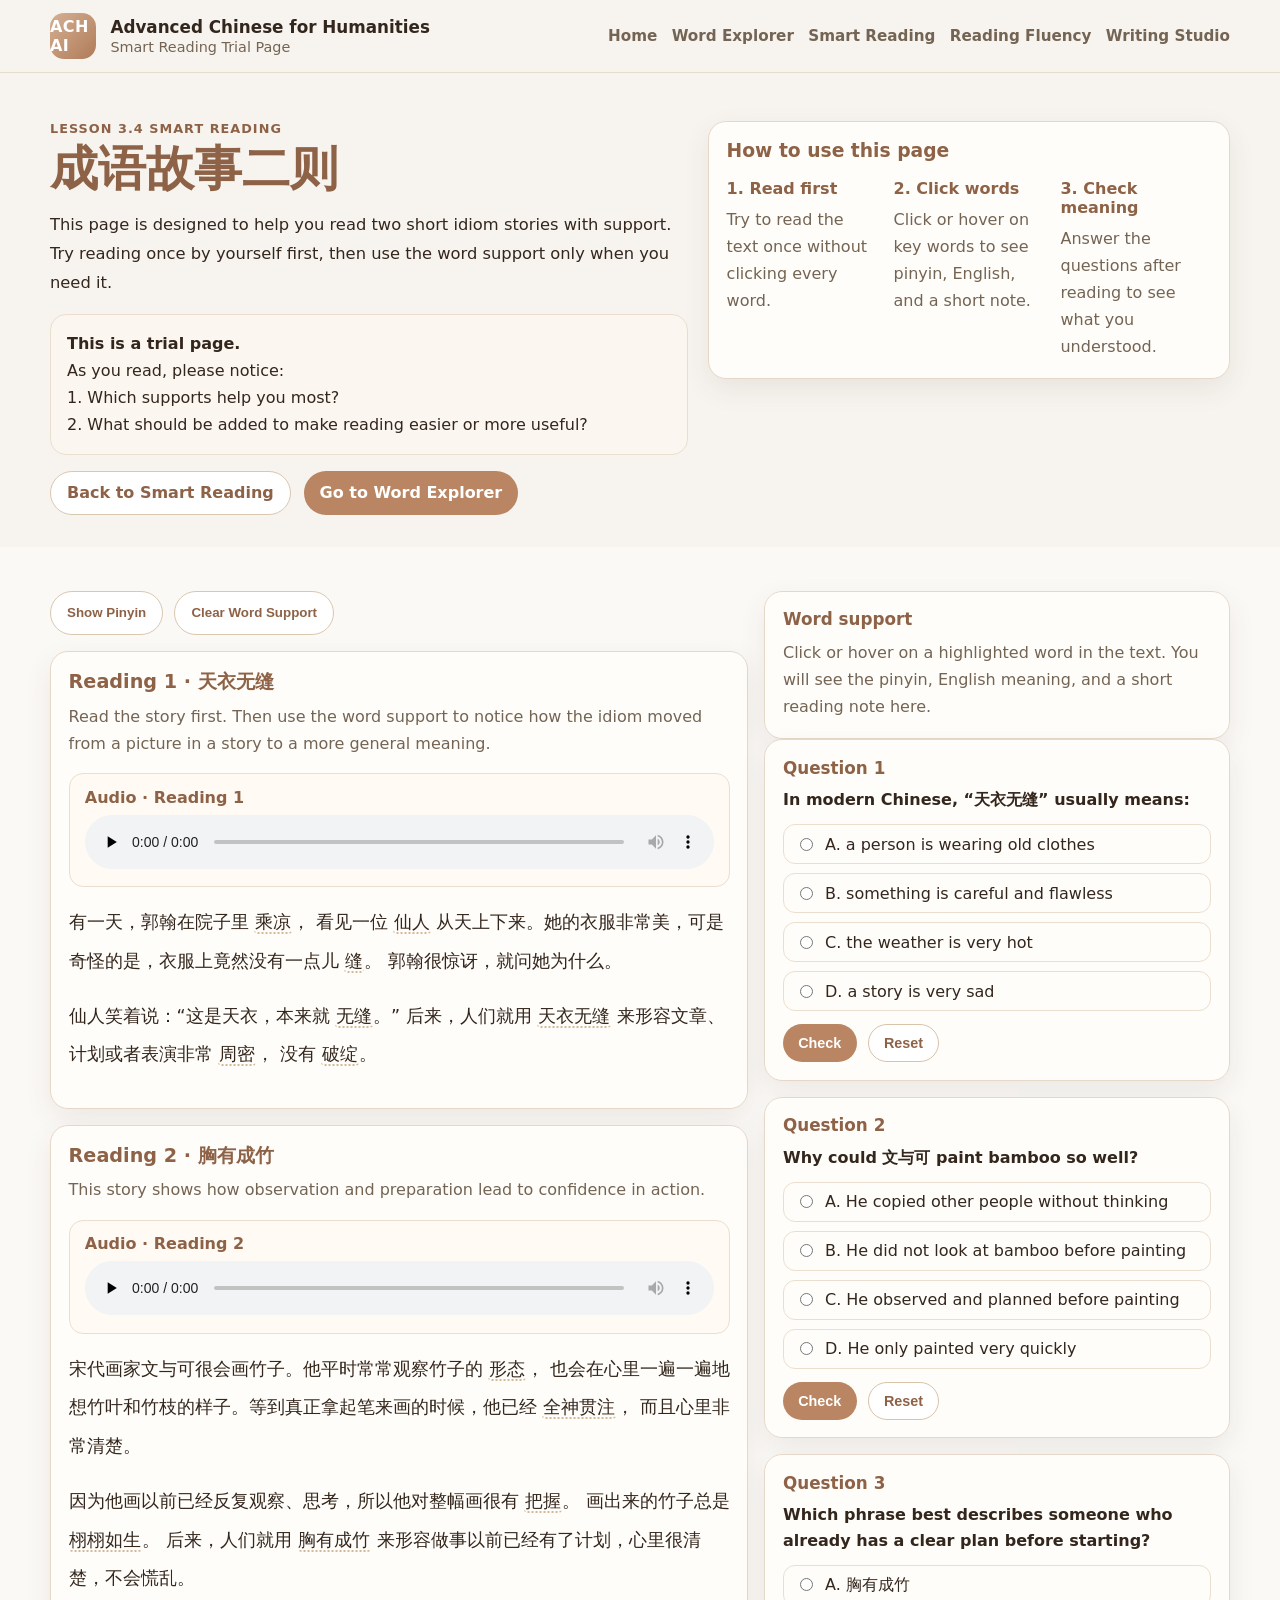
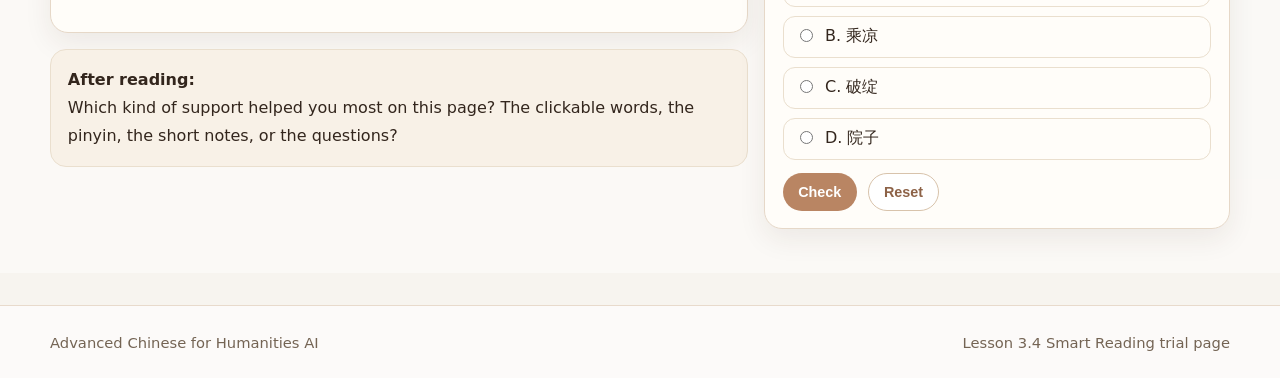
==== lesson-3-4-reading.html @ 52b01279 "Add HTML structure for Lesson 3.4 Smart Reading This file contains the HTML structure and content fo" ====
<!DOCTYPE html>
<html lang="en">
<head>
  <meta charset="UTF-8" />
  <meta name="viewport" content="width=device-width, initial-scale=1.0" />
  <title>Lesson 3.4 Smart Reading | Advanced Chinese for Humanities AI</title>
  <meta
    name="description"
    content="Smart Reading page for Lesson 3.4 成语故事二则 in Advanced Chinese for Humanities."
  />
  <link rel="stylesheet" href="style.css" />
  <style>
    .page-hero {
      padding-top: 3rem;
      padding-bottom: 2rem;
    }

    .hero-layout {
      display: grid;
      grid-template-columns: 1.1fr 0.9fr;
      gap: 1.25rem;
      align-items: start;
    }

    .hero-title {
      font-size: clamp(2rem, 4vw, 3rem);
      line-height: 1.1;
      margin: 0 0 0.9rem;
      color: var(--primary-dark);
    }

    .hero-lead {
      font-size: 1.02rem;
      line-height: 1.8;
      color: var(--text);
      margin: 0;
    }

    .hero-note {
      margin-top: 1rem;
      padding: 0.95rem 1rem;
      border-radius: 16px;
      background: #fbf6f0;
      border: 1px solid #eadfce;
      line-height: 1.7;
      color: var(--text);
    }

    .how-grid {
      display: grid;
      grid-template-columns: repeat(3, minmax(0, 1fr));
      gap: 1rem;
      margin-top: 1rem;
    }

    .mini-card h3 {
      margin-top: 0;
      margin-bottom: 0.45rem;
      color: var(--primary-dark);
      font-size: 1rem;
    }

    .mini-card p {
      margin: 0;
      color: var(--muted);
      line-height: 1.7;
    }

    .reading-layout {
      display: grid;
      grid-template-columns: 1.2fr 0.8fr;
      gap: 1rem;
      align-items: start;
    }

    .reading-unit + .reading-unit {
      margin-top: 1rem;
    }

    .reading-unit h3 {
      margin-top: 0;
      margin-bottom: 0.45rem;
      color: var(--primary-dark);
      font-size: 1.2rem;
    }

    .reading-note {
      color: var(--muted);
      line-height: 1.7;
      margin-bottom: 1rem;
    }

    .audio-box {
      margin-bottom: 1rem;
      padding: 0.85rem 0.95rem;
      border-radius: 14px;
      background: #fffaf3;
      border: 1px solid #eadfce;
    }

    .audio-box p {
      margin: 0 0 0.5rem;
      font-weight: 700;
      color: var(--primary-dark);
    }

    .audio-box audio {
      width: 100%;
    }

    .reader-text {
      line-height: 2.2;
      font-size: 1.1rem;
      color: var(--text);
    }

    .reader-text p {
      margin: 0 0 1rem;
    }

    .gloss {
      position: relative;
      cursor: pointer;
      border-bottom: 2px dotted #d4b999;
      transition: background 0.2s ease;
      padding: 0 0.05em;
      border-radius: 4px;
    }

    .gloss:hover,
    .gloss.active {
      background: #fbf2e5;
    }

    .reader-text.show-pinyin .gloss::after {
      content: attr(data-pinyin);
      position: absolute;
      left: 50%;
      transform: translateX(-50%);
      top: -1.1em;
      white-space: nowrap;
      font-size: 0.72rem;
      color: #9a6d36;
      line-height: 1;
      pointer-events: none;
    }

    .reading-controls {
      display: flex;
      flex-wrap: wrap;
      gap: 0.7rem;
      margin-bottom: 1rem;
    }

    .panel-card {
      position: sticky;
      top: 88px;
    }

    .support-card h3,
    .question-card h3 {
      margin-top: 0;
      margin-bottom: 0.6rem;
      color: var(--primary-dark);
      font-size: 1.05rem;
    }

    .support-word {
      font-size: 1.45rem;
      font-weight: 700;
      color: var(--primary-dark);
      margin-bottom: 0.2rem;
    }

    .support-pinyin {
      color: #9a6d36;
      font-weight: 700;
      margin-bottom: 0.35rem;
    }

    .support-english {
      color: var(--text);
      line-height: 1.6;
      margin-bottom: 0.4rem;
    }

    .support-note {
      color: var(--muted);
      line-height: 1.65;
    }

    .placeholder-note {
      color: var(--muted);
      line-height: 1.7;
    }

    .question-card + .question-card {
      margin-top: 1rem;
    }

    .question-text {
      font-weight: 700;
      color: var(--text);
      line-height: 1.6;
      margin-bottom: 0.7rem;
    }

    .option-list {
      display: grid;
      gap: 0.55rem;
    }

    .option-item {
      display: flex;
      align-items: flex-start;
      gap: 0.55rem;
      padding: 0.6rem 0.7rem;
      border: 1px solid #eadfce;
      border-radius: 12px;
      background: #fffdf9;
    }

    .question-actions {
      display: flex;
      gap: 0.7rem;
      flex-wrap: wrap;
      margin-top: 0.8rem;
    }

    .feedback-box {
      display: none;
      margin-top: 0.85rem;
      padding: 0.9rem 1rem;
      border-radius: 12px;
      border: 1px solid #eadfce;
      background: #fffdf9;
      line-height: 1.65;
      white-space: pre-wrap;
    }

    .feedback-box.show {
      display: block;
    }

    .feedback-box.correct {
      border-color: #cdddc6;
      background: #f7fbf5;
    }

    .feedback-box.incorrect {
      border-color: #e4c8c1;
      background: #fff8f6;
    }

    .reflection-box {
      margin-top: 1rem;
      padding: 1rem 1.05rem;
      border-radius: 16px;
      background: #f8f1e7;
      border: 1px solid #eadfce;
      line-height: 1.75;
      color: var(--text);
    }

    @media (max-width: 960px) {
      .hero-layout,
      .how-grid,
      .reading-layout {
        grid-template-columns: 1fr;
      }

      .panel-card {
        position: static;
      }
    }
  </style>
</head>
<body>
  <header class="site-header">
    <div class="container header-inner">
      <div class="brand">
        <div class="brand-badge">ACH AI</div>
        <div>
          <h1 class="site-title">Advanced Chinese for Humanities</h1>
          <p class="site-subtitle">Smart Reading Trial Page</p>
        </div>
      </div>

      <nav class="top-nav">
        <a href="index.html">Home</a>
        <a href="word-explorer.html">Word Explorer</a>
        <a href="smart-reading.html">Smart Reading</a>
        <a href="reading-fluency.html">Reading Fluency</a>
        <a href="writing-studio.html">Writing Studio</a>
      </nav>
    </div>
  </header>

  <main class="page-shell">
    <section class="page-hero">
      <div class="container">
        <div class="hero-layout">
          <div>
            <p class="eyebrow">Lesson 3.4 Smart Reading</p>
            <h2 class="hero-title">成语故事二则</h2>
            <p class="hero-lead">
              This page is designed to help you read two short idiom stories with support.
              Try reading once by yourself first, then use the word support only when you need it.
            </p>

            <div class="hero-note">
              <strong>This is a trial page.</strong><br />
              As you read, please notice:
              <br />
              1. Which supports help you most?
              <br />
              2. What should be added to make reading easier or more useful?
            </div>

            <div class="hero-actions" style="margin-top:1rem;">
              <a class="btn btn-secondary" href="smart-reading.html">Back to Smart Reading</a>
              <a class="btn btn-primary" href="lesson-3-4-word.html">Go to Word Explorer</a>
            </div>
          </div>

          <div class="card">
            <h3 style="margin-top:0; color:var(--primary-dark);">How to use this page</h3>
            <div class="how-grid">
              <div class="mini-card">
                <h3>1. Read first</h3>
                <p>Try to read the text once without clicking every word.</p>
              </div>
              <div class="mini-card">
                <h3>2. Click words</h3>
                <p>Click or hover on key words to see pinyin, English, and a short note.</p>
              </div>
              <div class="mini-card">
                <h3>3. Check meaning</h3>
                <p>Answer the questions after reading to see what you understood.</p>
              </div>
            </div>
          </div>
        </div>
      </div>
    </section>

    <section class="section alt-bg">
      <div class="container">
        <div class="reading-layout">
          <div>
            <div class="reading-controls">
              <button id="togglePinyinBtn" class="btn btn-secondary" type="button">Show Pinyin</button>
              <button id="clearFocusBtn" class="btn btn-secondary" type="button">Clear Word Support</button>
            </div>

            <div class="card reading-unit">
              <h3>Reading 1 · 天衣无缝</h3>
              <div class="reading-note">
                Read the story first. Then use the word support to notice how the idiom moved
                from a picture in a story to a more general meaning.
              </div>

              <div class="audio-box">
                <p>Audio · Reading 1</p>
                <audio controls preload="none">
                  <source src="lesson-3-4-reading1.mp3" type="audio/mpeg" />
                  Your browser does not support the audio element.
                </audio>
              </div>

              <div class="reader-text" id="readerText1">
                <p>
                  有一天，郭翰在院子里
                  <span class="gloss" data-word="乘凉" data-pinyin="chéngliáng" data-english="to cool off in the shade" data-note="A vivid summer word. It helps create a relaxed scene at the beginning of the story.">乘凉</span>，
                  看见一位
                  <span class="gloss" data-word="仙人" data-pinyin="xiānrén" data-english="celestial being" data-note="This tells readers that the story belongs to a legendary or supernatural world.">仙人</span>
                  从天上下来。她的衣服非常美，可是奇怪的是，衣服上竟然没有一点儿
                  <span class="gloss" data-word="缝" data-pinyin="fèng" data-english="seam, crack" data-note="This is the key image in 天衣无缝. If there is no seam, there is no visible flaw.">缝</span>。
                  郭翰很惊讶，就问她为什么。
                </p>

                <p>
                  仙人笑着说：“这是天衣，本来就
                  <span class="gloss" data-word="无缝" data-pinyin="wú fèng" data-english="without seam" data-note="The literal image of the idiom: heavenly clothes with no seam at all.">无缝</span>。”
                  后来，人们就用
                  <span class="gloss" data-word="天衣无缝" data-pinyin="tiān yī wú fèng" data-english="flawless, perfect, without a weak point" data-note="Now the idiom is often used figuratively for writing, planning, speaking, performance, or logic that has no obvious flaw.">天衣无缝</span>
                  来形容文章、计划或者表演非常
                  <span class="gloss" data-word="周密" data-pinyin="zhōumì" data-english="thorough, careful" data-note="A strong modern extension word. When something is 周密, it is carefully planned and complete.">周密</span>，
                  没有
                  <span class="gloss" data-word="破绽" data-pinyin="pòzhàn" data-english="flaw, weak point, opening" data-note="A very useful modern word for a hidden weakness in speech, logic, or action.">破绽</span>。
                </p>
              </div>
            </div>

            <div class="card reading-unit">
              <h3>Reading 2 · 胸有成竹</h3>
              <div class="reading-note">
                This story shows how observation and preparation lead to confidence in action.
              </div>

              <div class="audio-box">
                <p>Audio · Reading 2</p>
                <audio controls preload="none">
                  <source src="lesson-3-4-reading2.mp3" type="audio/mpeg" />
                  Your browser does not support the audio element.
                </audio>
              </div>

              <div class="reader-text" id="readerText2">
                <p>
                  宋代画家文与可很会画竹子。他平时常常观察竹子的
                  <span class="gloss" data-word="形态" data-pinyin="xíngtài" data-english="form, shape, pattern" data-note="A useful visual word for appearance and structure in art.">形态</span>，
                  也会在心里一遍一遍地想竹叶和竹枝的样子。等到真正拿起笔来画的时候，他已经
                  <span class="gloss" data-word="全神贯注" data-pinyin="quánshén-guànzhù" data-english="to concentrate fully" data-note="This phrase describes complete focus and mental attention.">全神贯注</span>，
                  而且心里非常清楚。
                </p>

                <p>
                  因为他画以前已经反复观察、思考，所以他对整幅画很有
                  <span class="gloss" data-word="把握" data-pinyin="bǎwò" data-english="confidence; to grasp firmly" data-note="Here it means having certainty and control before acting.">把握</span>。
                  画出来的竹子总是
                  <span class="gloss" data-word="栩栩如生" data-pinyin="xǔxǔ rú shēng" data-english="lifelike, vividly alive" data-note="A classic expression for art that feels alive and true to life.">栩栩如生</span>。
                  后来，人们就用
                  <span class="gloss" data-word="胸有成竹" data-pinyin="xiōng yǒu chéng zhú" data-english="to have a clear plan before acting" data-note="Literally, the bamboo is already complete in one's chest before painting. Figuratively, it means being prepared and confident before doing something.">胸有成竹</span>
                  来形容做事以前已经有了计划，心里很清楚，不会慌乱。
                </p>
              </div>
            </div>

            <div class="reflection-box">
              <strong>After reading:</strong><br />
              Which kind of support helped you most on this page?
              The clickable words, the pinyin, the short notes, or the questions?
            </div>
          </div>

          <div class="panel-card">
            <div class="card support-card">
              <h3>Word support</h3>
              <div id="supportPanel">
                <div class="placeholder-note">
                  Click or hover on a highlighted word in the text.
                  You will see the pinyin, English meaning, and a short reading note here.
                </div>
              </div>
            </div>

            <div class="card question-card">
              <h3>Question 1</h3>
              <div class="question-text">
                In modern Chinese, “天衣无缝” usually means:
              </div>
              <div class="option-list">
                <label class="option-item"><input type="radio" name="q1" value="A" /> A. a person is wearing old clothes</label>
                <label class="option-item"><input type="radio" name="q1" value="B" /> B. something is careful and flawless</label>
                <label class="option-item"><input type="radio" name="q1" value="C" /> C. the weather is very hot</label>
                <label class="option-item"><input type="radio" name="q1" value="D" /> D. a story is very sad</label>
              </div>
              <div class="question-actions">
                <button class="small-btn" onclick="checkReadingQuestion('q1','B',`Correct. 天衣无缝 now usually means something is so careful, smooth, or complete that it has no visible flaw or weak point.`)">Check</button>
                <button class="small-btn secondary" onclick="resetReadingQuestion('q1')">Reset</button>
              </div>
              <div id="feedback-q1" class="feedback-box"></div>
            </div>

            <div class="card question-card">
              <h3>Question 2</h3>
              <div class="question-text">
                Why could 文与可 paint bamboo so well?
              </div>
              <div class="option-list">
                <label class="option-item"><input type="radio" name="q2" value="A" /> A. He copied other people without thinking</label>
                <label class="option-item"><input type="radio" name="q2" value="B" /> B. He did not look at bamboo before painting</label>
                <label class="option-item"><input type="radio" name="q2" value="C" /> C. He observed and planned before painting</label>
                <label class="option-item"><input type="radio" name="q2" value="D" /> D. He only painted very quickly</label>
              </div>
              <div class="question-actions">
                <button class="small-btn" onclick="checkReadingQuestion('q2','C',`Correct. 胸有成竹 comes from careful observation and mental preparation before action. He already knew what he wanted to paint.`)">Check</button>
                <button class="small-btn secondary" onclick="resetReadingQuestion('q2')">Reset</button>
              </div>
              <div id="feedback-q2" class="feedback-box"></div>
            </div>

            <div class="card question-card">
              <h3>Question 3</h3>
              <div class="question-text">
                Which phrase best describes someone who already has a clear plan before starting?
              </div>
              <div class="option-list">
                <label class="option-item"><input type="radio" name="q3" value="A" /> A. 胸有成竹</label>
                <label class="option-item"><input type="radio" name="q3" value="B" /> B. 乘凉</label>
                <label class="option-item"><input type="radio" name="q3" value="C" /> C. 破绽</label>
                <label class="option-item"><input type="radio" name="q3" value="D" /> D. 院子</label>
              </div>
              <div class="question-actions">
                <button class="small-btn" onclick="checkReadingQuestion('q3','A',`Correct. 胸有成竹 is exactly the phrase for being prepared, clear, and confident before you begin.`)">Check</button>
                <button class="small-btn secondary" onclick="resetReadingQuestion('q3')">Reset</button>
              </div>
              <div id="feedback-q3" class="feedback-box"></div>
            </div>
          </div>
        </div>
      </div>
    </section>
  </main>

  <footer class="site-footer">
    <div class="container footer-inner">
      <p>Advanced Chinese for Humanities AI</p>
      <p>Lesson 3.4 Smart Reading trial page</p>
    </div>
  </footer>

  <script>
    const supportPanel = document.getElementById("supportPanel");
    const glosses = document.querySelectorAll(".gloss");
    const readerTexts = document.querySelectorAll(".reader-text");
    const togglePinyinBtn = document.getElementById("togglePinyinBtn");
    const clearFocusBtn = document.getElementById("clearFocusBtn");

    let pinyinVisible = false;

    function renderSupport(wordEl) {
      const word = wordEl.dataset.word;
      const pinyin = wordEl.dataset.pinyin;
      const english = wordEl.dataset.english;
      const note = wordEl.dataset.note;

      supportPanel.innerHTML = `
        <div class="support-word">${word}</div>
        <div class="support-pinyin">${pinyin}</div>
        <div class="support-english">${english}</div>
        <div class="support-note">${note}</div>
      `;
    }

    function clearActiveGloss() {
      glosses.forEach(el => el.classList.remove("active"));
    }

    glosses.forEach(gloss => {
      gloss.addEventListener("mouseenter", () => {
        if (window.innerWidth > 768) {
          clearActiveGloss();
          gloss.classList.add("active");
          renderSupport(gloss);
        }
      });

      gloss.addEventListener("click", (e) => {
        e.stopPropagation();
        clearActiveGloss();
        gloss.classList.add("active");
        renderSupport(gloss);
      });
    });

    document.addEventListener("click", () => {
      clearActiveGloss();
      supportPanel.innerHTML = `
        <div class="placeholder-note">
          Click or hover on a highlighted word in the text.
          You will see the pinyin, English meaning, and a short reading note here.
        </div>
      `;
    });

    togglePinyinBtn.addEventListener("click", () => {
      pinyinVisible = !pinyinVisible;
      readerTexts.forEach(text => {
        text.classList.toggle("show-pinyin", pinyinVisible);
      });
      togglePinyinBtn.textContent = pinyinVisible ? "Hide Pinyin" : "Show Pinyin";
    });

    clearFocusBtn.addEventListener("click", () => {
      clearActiveGloss();
      supportPanel.innerHTML = `
        <div class="placeholder-note">
          Click or hover on a highlighted word in the text.
          You will see the pinyin, English meaning, and a short reading note here.
        </div>
      `;
    });

    function checkReadingQuestion(questionName, correctAnswer, correctFeedback) {
      const selected = document.querySelector(`input[name="${questionName}"]:checked`);
      const feedbackBox = document.getElementById(`feedback-${questionName}`);

      if (!selected) {
        feedbackBox.className = "feedback-box show incorrect";
        feedbackBox.textContent = "Please choose an answer first.";
        return;
      }

      if (selected.value === correctAnswer) {
        feedbackBox.className = "feedback-box show correct";
        feedbackBox.textContent = correctFeedback;
      } else {
        let message = "";
        if (questionName === "q1") {
          message = "Not quite. 天衣无缝 usually means something is carefully made, smooth, and without flaws.";
        } else if (questionName === "q2") {
          message = "Not quite. The story shows that 文与可 observed, thought, and prepared before he painted.";
        } else if (questionName === "q3") {
          message = "Not quite. 胸有成竹 is the phrase for already having a clear plan before starting.";
        }
        feedbackBox.className = "feedback-box show incorrect";
        feedbackBox.textContent = message;
      }
    }

    function resetReadingQuestion(questionName) {
      document.querySelectorAll(`input[name="${questionName}"]`).forEach(input => {
        input.checked = false;
      });
      const feedbackBox = document.getElementById(`feedback-${questionName}`);
      feedbackBox.className = "feedback-box";
      feedbackBox.textContent = "";
    }
  </script>
</body>
</html>
---- style.css ----
:root {
  --bg: #f7f4ef;
  --surface: #fffdf9;
  --surface-alt: #f6efe5;
  --text: #33261d;
  --muted: #746454;
  --primary: #b98563;
  --primary-dark: #8d6247;
  --line: #e6d8c8;
  --shadow: 0 10px 28px rgba(63, 42, 24, 0.08);
  --radius: 18px;
  --radius-sm: 12px;
  --max: 1180px;
}

* { box-sizing: border-box; }
html { scroll-behavior: smooth; }
body {
  margin: 0;
  font-family: Inter, ui-sans-serif, system-ui, -apple-system, BlinkMacSystemFont, "Segoe UI", sans-serif;
  background: var(--bg);
  color: var(--text);
}

a { color: inherit; text-decoration: none; }
.container { width: min(var(--max), calc(100% - 2rem)); margin: 0 auto; }
.page-shell { padding-bottom: 2rem; }
.section { padding: 2.75rem 0; }
.alt-bg { background: rgba(255,255,255,0.42); }
.eyebrow {
  color: var(--primary-dark);
  text-transform: uppercase;
  letter-spacing: .08em;
  font-size: .8rem;
  font-weight: 700;
  margin: 0 0 .4rem;
}
.page-title {
  margin: 0;
  font-size: clamp(1.9rem, 4vw, 2.9rem);
  line-height: 1.15;
}
.page-intro {
  color: var(--muted);
  max-width: 760px;
  line-height: 1.7;
  margin-top: .8rem;
}
.section-heading h2 {
  margin: 0;
  font-size: clamp(1.5rem, 3vw, 2.2rem);
}
.section-heading { margin-bottom: 1.2rem; }

.site-header {
  position: sticky;
  top: 0;
  z-index: 100;
  backdrop-filter: blur(10px);
  background: rgba(247, 244, 239, 0.9);
  border-bottom: 1px solid rgba(230,216,200,.85);
}
.header-inner {
  display: flex;
  align-items: center;
  justify-content: space-between;
  gap: 1rem;
  min-height: 72px;
}
.brand {
  display: flex;
  align-items: center;
  gap: .9rem;
}
.brand-badge {
  width: 46px;
  height: 46px;
  border-radius: 14px;
  background: linear-gradient(135deg, #d4b094, #b07b58);
  color: white;
  display: grid;
  place-items: center;
  font-weight: 800;
  letter-spacing: .03em;
}
.site-title {
  margin: 0;
  font-size: 1.05rem;
}
.site-subtitle {
  margin: .1rem 0 0;
  color: var(--muted);
  font-size: .9rem;
}
.top-nav {
  display: flex;
  flex-wrap: wrap;
  gap: .9rem;
  align-items: center;
}
.top-nav a {
  color: var(--muted);
  font-weight: 600;
  font-size: .95rem;
}
.top-nav a:hover { color: var(--primary-dark); }

.hero {
  padding: 4rem 0 3rem;
}
.hero-inner {
  display: grid;
  grid-template-columns: 1.2fr .8fr;
  gap: 1.4rem;
  align-items: stretch;
}
.hero h2 {
  margin: 0;
  font-size: clamp(2.1rem, 4.3vw, 3.35rem);
  line-height: 1.08;
}
.hero-description {
  margin-top: 1rem;
  color: var(--muted);
  line-height: 1.75;
  max-width: 720px;
}
.hero-card,
.card,
.about-card,
.module-card,
.unit-card,
.start-card {
  background: var(--surface);
  border: 1px solid var(--line);
  border-radius: var(--radius);
  box-shadow: var(--shadow);
}
.hero-card {
  padding: 1.3rem;
}
.hero-card h3 { margin-top: 0; }
.hero-card ul { margin: .85rem 0 0; padding-left: 1.1rem; color: var(--muted); line-height: 1.7; }
.hero-actions,
.tool-actions { display: flex; gap: .8rem; flex-wrap: wrap; margin-top: 1rem; }
.btn,
.text-link,
.tool-btn,
.small-btn {
  transition: transform .18s ease, box-shadow .18s ease, background .18s ease;
}
.btn {
  display: inline-flex;
  align-items: center;
  justify-content: center;
  min-height: 44px;
  padding: 0 1rem;
  border-radius: 999px;
  font-weight: 700;
}
.btn:hover,
.tool-btn:hover,
.small-btn:hover { transform: translateY(-1px); }
.btn-primary { background: var(--primary); color: #fff; }
.btn-primary:hover { background: var(--primary-dark); }
.btn-secondary {
  background: #fff;
  color: var(--primary-dark);
  border: 1px solid #dac7b0;
}
.btn-secondary:hover { background: #fbf6f0; }
.text-link { color: var(--primary-dark); font-weight: 700; }

.about-grid,
.module-grid,
.unit-grid { display: grid; gap: 1rem; }
.about-grid { grid-template-columns: repeat(3, 1fr); }
.module-grid { grid-template-columns: repeat(2, 1fr); }
.unit-grid { grid-template-columns: 1fr; }
.about-card,
.module-card,
.unit-card,
.start-card { padding: 1.15rem; }
.about-card h3,
.module-card h3,
.unit-card h3,
.start-card h3 { margin: 0 0 .45rem; }
.about-card p,
.module-card p,
.unit-card p,
.start-card p {
  margin: 0;
  color: var(--muted);
  line-height: 1.7;
}
.module-card:hover,
.unit-card:hover { border-color: #d6bea4; }
.unit-label,
.tag {
  display: inline-flex;
  align-items: center;
  gap: .35rem;
  padding: .35rem .7rem;
  border-radius: 999px;
  background: #f4e8db;
  color: var(--primary-dark);
  font-weight: 700;
  font-size: .82rem;
}
.unit-en { margin-bottom: .9rem !important; }
.unit-card ul { color: var(--muted); line-height: 1.7; padding-left: 1.1rem; }

.lesson-hero { padding-top: 2.5rem; padding-bottom: 1.2rem; }
.lesson-meta { display: flex; flex-wrap: wrap; gap: .7rem; margin-top: 1rem; }
.breadcrumb { font-size: .95rem; color: var(--muted); margin-bottom: .8rem; }
.group-grid,
.pattern-grid,
.tools-layout { display: grid; gap: 1rem; }
.group-grid,
.pattern-grid { grid-template-columns: repeat(2, 1fr); }
.tools-layout { grid-template-columns: .95fr 1.05fr; }
.card { padding: 1.1rem; }
.group-card h3,
.pattern-card h3,
.tool-card h3,
.result-card h3,
.vocab-card h3,
.name-card h3 { margin-top: 0; margin-bottom: .6rem; font-size: 1.08rem; color: var(--primary-dark); }
.group-card p,
.pattern-card p,
.tool-card p,
.result-card p,
.vocab-card p,
.name-card p { color: var(--muted); margin-top: 0; }
.concept-list { display: flex; flex-wrap: wrap; gap: .6rem; margin-top: .9rem; }
.concept-chip-wrap { position: relative; display: inline-block; }
.concept-chip,
.name-chip {
  display: inline-flex;
  align-items: center;
  padding: .45rem .8rem;
  border-radius: 999px;
  background: #f6ecdf;
  color: var(--primary-dark);
  font-size: .92rem;
  font-weight: 700;
  border: 1px solid #e2d0b8;
  cursor: pointer;
}
.concept-chip:hover,
.name-chip:hover { background: #f1e2cd; }
.concept-tooltip {
  position: absolute;
  left: 0;
  top: calc(100% + .45rem);
  min-width: 210px;
  max-width: 270px;
  background: #fffdf9;
  border: 1px solid #decbb2;
  border-radius: 14px;
  box-shadow: 0 12px 26px rgba(80,56,32,.12);
  padding: .75rem .85rem;
  z-index: 30;
  display: none;
}
.concept-tooltip.show { display: block; }
.tooltip-word { font-weight: 700; color: var(--primary-dark); margin-bottom: .25rem; }
.tooltip-pinyin { font-size: .92rem; color: var(--muted); margin-bottom: .25rem; }
.tooltip-english { font-size: .92rem; color: var(--text); margin-bottom: .22rem; line-height: 1.4; }
.tooltip-note { font-size: .88rem; color: var(--muted); line-height: 1.45; }
.char-cluster { display: flex; flex-wrap: wrap; gap: .45rem; margin-top: .7rem; margin-bottom: .8rem; }
.char-badge {
  display: inline-flex;
  flex-direction: column;
  gap: .1rem;
  padding: .45rem .65rem;
  border-radius: 12px;
  background: #f8f1e7;
  border: 1px solid #e7d7c2;
  min-width: 88px;
}
.char-badge strong { color: var(--primary-dark); font-size: 1rem; }
.char-badge span { font-size: .8rem; color: var(--muted); line-height: 1.24; }
.memory-tip {
  margin-top: .8rem;
  padding: .85rem .95rem;
  border-radius: 12px;
  background: #f8f1e7;
  color: var(--text);
  font-size: .94rem;
  line-height: 1.55;
}
.mcq-box { margin-top: 1rem; padding-top: .9rem; border-top: 1px solid #eadfce; }
.mcq-question { font-weight: 700; color: var(--text); margin-bottom: .7rem; line-height: 1.5; }
.mcq-options { display: grid; gap: .55rem; }
.mcq-option {
  display: flex;
  align-items: flex-start;
  gap: .55rem;
  padding: .55rem .65rem;
  border-radius: 10px;
  background: #fffdf9;
  border: 1px solid #eadfce;
}
.small-btn {
  border: none;
  min-height: 38px;
  padding: 0 .95rem;
  border-radius: 999px;
  background: var(--primary);
  color: white;
  font-size: .9rem;
  font-weight: 700;
  cursor: pointer;
}
.small-btn.secondary,
.tool-btn.secondary {
  background: #fff;
  color: var(--primary-dark);
  border: 1px solid #d8c3ab;
}
.small-btn.secondary:hover,
.tool-btn.secondary:hover { background: #fbf6f0; }
.mcq-feedback,
.practice-feedback {
  margin-top: .9rem;
  padding: .9rem 1rem;
  border-radius: 12px;
  background: #fffdf9;
  border: 1px solid #eadfce;
  line-height: 1.6;
  display: none;
  white-space: pre-wrap;
}
.mcq-feedback.show,
.practice-feedback.show { display: block; }
.mcq-feedback.correct,
.practice-feedback.correct { border-color: #cdddc6; background: #f7fbf5; }
.mcq-feedback.incorrect,
.practice-feedback.incorrect { border-color: #e4c8c1; background: #fff8f6; }
.tool-card label { display: block; font-weight: 700; margin-bottom: .35rem; color: var(--primary-dark); font-size: .95rem; }
.tool-card textarea,
.tool-card input,
.practice-input {
  width: 100%;
  padding: .8rem .9rem;
  border: 1px solid #d9c7b1;
  border-radius: 12px;
  background: #fffdf9;
  font: inherit;
  color: var(--text);
}
.tool-card textarea { min-height: 170px; resize: vertical; }
.tool-actions { display: flex; flex-wrap: wrap; gap: .75rem; margin-top: 1rem; }
.tool-btn {
  border: none;
  min-height: 44px;
  padding: 0 1rem;
  border-radius: 999px;
  background: var(--primary);
  color: white;
  font-size: .95rem;
  font-weight: 700;
  cursor: pointer;
}
.result-card { min-height: 400px; }
.result-meta { display: flex; flex-wrap: wrap; gap: .6rem; margin-bottom: .9rem; }
.result-box {
  white-space: pre-wrap;
  line-height: 1.7;
  color: var(--text);
  background: #fffdf9;
  border: 1px solid #e7dac7;
  border-radius: 14px;
  padding: 1rem;
  min-height: 270px;
}
.loading { color: var(--muted); font-style: italic; }
.error-text { color: #a33a2b; font-weight: 700; }
.helper-list { margin: .85rem 0 0; padding-left: 1.1rem; color: var(--muted); }
.helper-list li + li { margin-top: .35rem; }
.vocab-table-wrap { overflow-x: auto; margin-top: 1rem; }
table.vocab-table {
  width: 100%;
  border-collapse: collapse;
  min-width: 760px;
  background: var(--surface);
  border: 1px solid var(--line);
  border-radius: 12px;
  overflow: hidden;
}
.vocab-table th,
.vocab-table td {
  padding: .78rem .85rem;
  border-bottom: 1px solid #eadfce;
  text-align: left;
  vertical-align: top;
  font-size: .95rem;
}
.vocab-table th { background: #f7efe3; color: var(--primary-dark); font-weight: 700; }
.vocab-table tr:last-child td { border-bottom: none; }
.vocab-table tr:hover { background: #fcf8f2; }
.hanzi { font-size: 1.02rem; font-weight: 700; }

.hanzi-practice-grid { display: grid; grid-template-columns: repeat(2, minmax(0, 1fr)); gap: 1rem; margin-top: 1rem; }
.hanzi-practice-card { background: #fffdf9; border: 1px solid #eadfce; border-radius: 16px; padding: 1rem; }
.practice-top { display: flex; align-items: flex-start; gap: .8rem; margin-bottom: .85rem; }
.practice-num {
  width: 32px; height: 32px; border-radius: 999px; background: #f4e7d6; color: var(--primary-dark);
  font-weight: 700; display: inline-flex; align-items: center; justify-content: center; flex: 0 0 auto;
}
.practice-pinyin { font-size: 1rem; font-weight: 700; color: var(--primary-dark); margin-bottom: .15rem; }
.practice-english { font-size: .93rem; color: var(--muted); line-height: 1.45; }
.practice-input { min-height: 46px; background: #fff; font-size: 1.05rem; letter-spacing: .08em; margin-bottom: .8rem; }
.practice-actions { display: flex; flex-wrap: wrap; gap: .6rem; }

body.modal-open { overflow: hidden; }
.stroke-modal {
  position: fixed; inset: 0; background: rgba(45,36,28,.45); display: none; align-items: center;
  justify-content: center; padding: 1rem; z-index: 9999;
}
.stroke-modal.show { display: flex; }
.stroke-modal-panel {
  width: min(820px, 96vw); max-height: 88vh; overflow: auto; background: #fffdf9; border: 1px solid #e2d3c2;
  border-radius: 20px; box-shadow: 0 18px 40px rgba(42,30,20,.18); padding: 1.1rem 1.1rem 1.2rem;
}
.stroke-modal-top {
  display: flex; align-items: flex-start; justify-content: space-between; gap: 1rem; margin-bottom: .75rem;
}
.stroke-modal-title { font-size: 1.18rem; font-weight: 700; color: var(--primary-dark); margin: 0; }
.stroke-modal-subtitle { color: var(--muted); margin: .2rem 0 0; line-height: 1.5; }
.stroke-close-btn {
  border: none; background: #f4e7d6; color: var(--primary-dark); width: 36px; height: 36px; border-radius: 999px;
  font-size: 1.1rem; font-weight: 700; cursor: pointer; flex: 0 0 auto;
}
.stroke-modal-actions { display: flex; gap: .7rem; flex-wrap: wrap; margin: .8rem 0 1rem; }
.stroke-anim-grid { display: flex; flex-wrap: wrap; gap: 1rem; }
.stroke-char-card { background: #fcf8f2; border: 1px solid #eadfce; border-radius: 16px; padding: .85rem; min-width: 150px; }
.stroke-char-label { font-size: 1.2rem; font-weight: 700; color: var(--primary-dark); margin-bottom: .5rem; text-align: center; }
.stroke-writer-box { width: 128px; height: 128px; margin: 0 auto; background: #fff; border: 1px solid #e3d5c5; border-radius: 14px; }

.site-footer {
  border-top: 1px solid rgba(230,216,200,.9);
  background: rgba(255,255,255,.62);
}
.footer-inner {
  min-height: 72px;
  display: flex;
  align-items: center;
  justify-content: space-between;
  gap: 1rem;
  color: var(--muted);
  font-size: .92rem;
}

@media (max-width: 960px) {
  .hero-inner,
  .about-grid,
  .module-grid,
  .group-grid,
  .pattern-grid,
  .tools-layout,
  .hanzi-practice-grid {
    grid-template-columns: 1fr;
  }
  .header-inner { align-items: flex-start; padding: .8rem 0; }
  .footer-inner { flex-direction: column; justify-content: center; padding: .8rem 0; }
}

@media (max-width: 700px) {
  .container { width: min(var(--max), calc(100% - 1.1rem)); }
  .top-nav { gap: .6rem; }
  .concept-tooltip { max-width: 220px; }
}
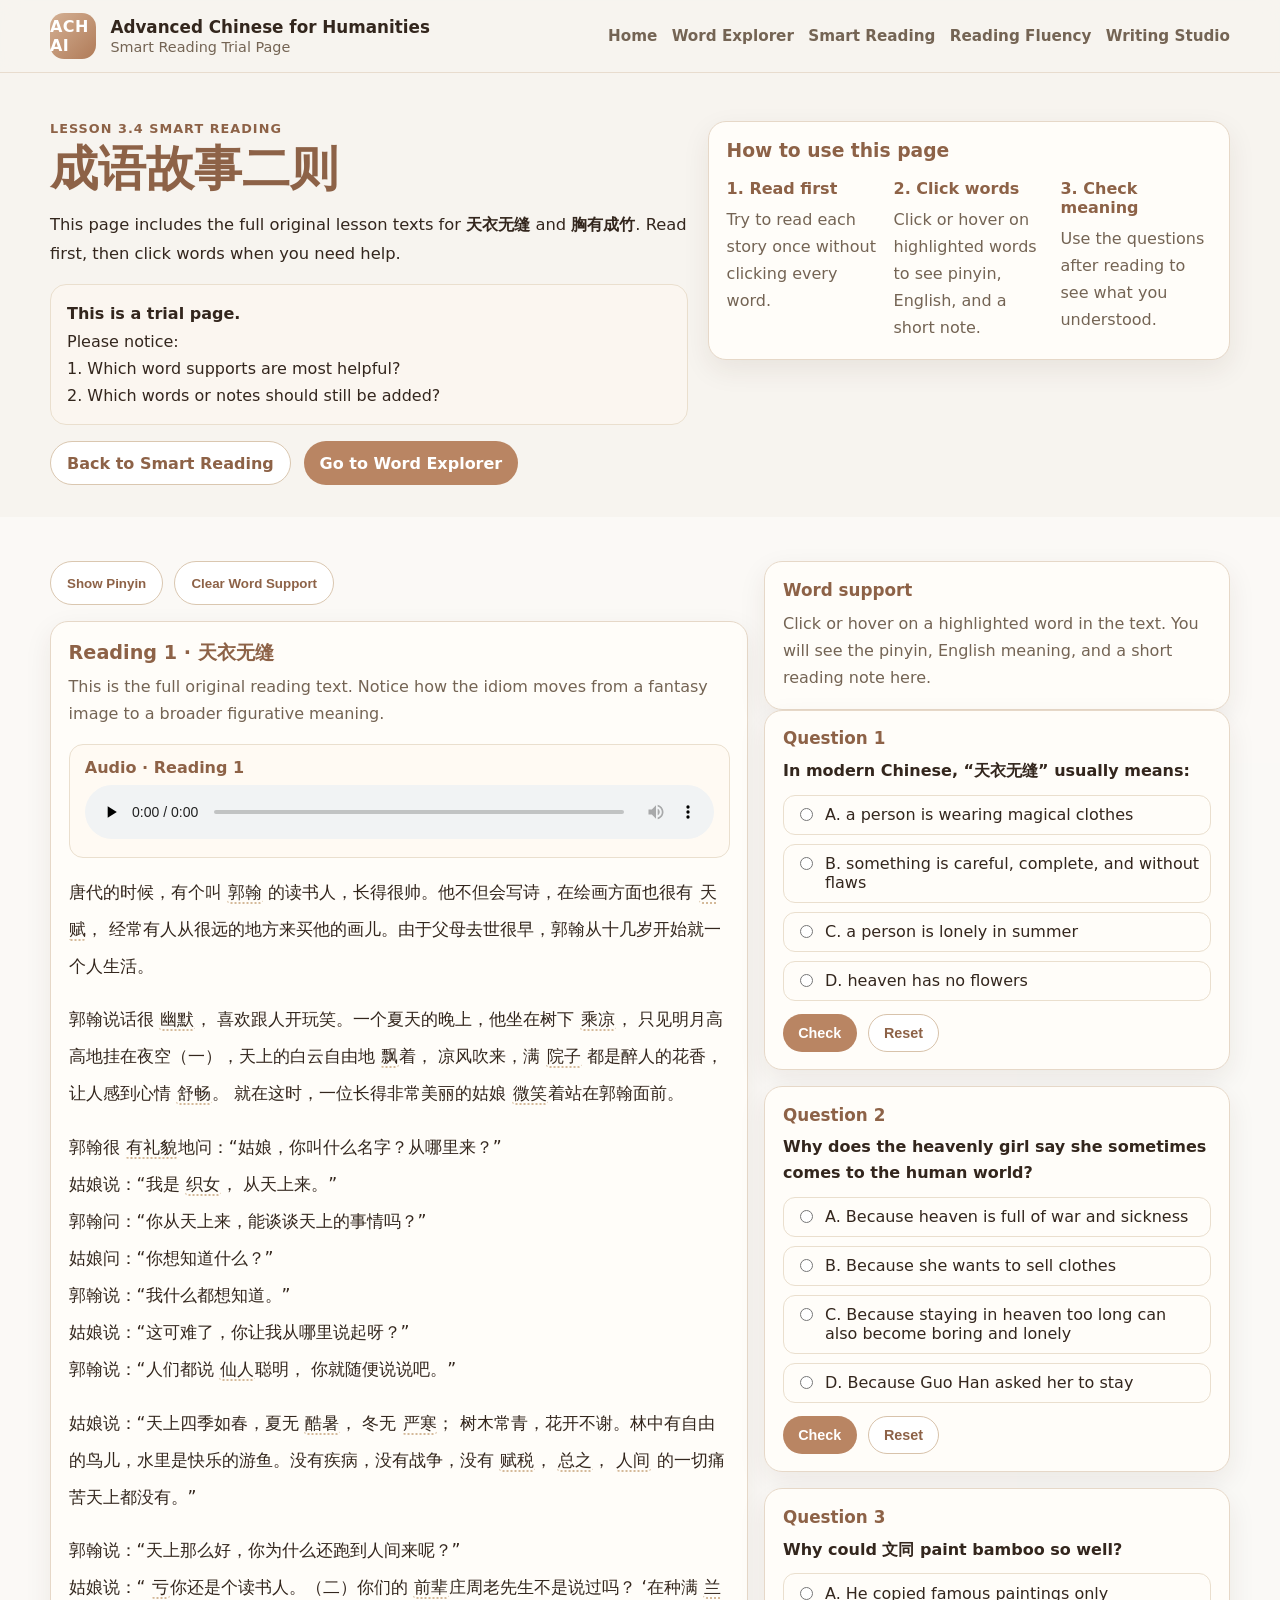
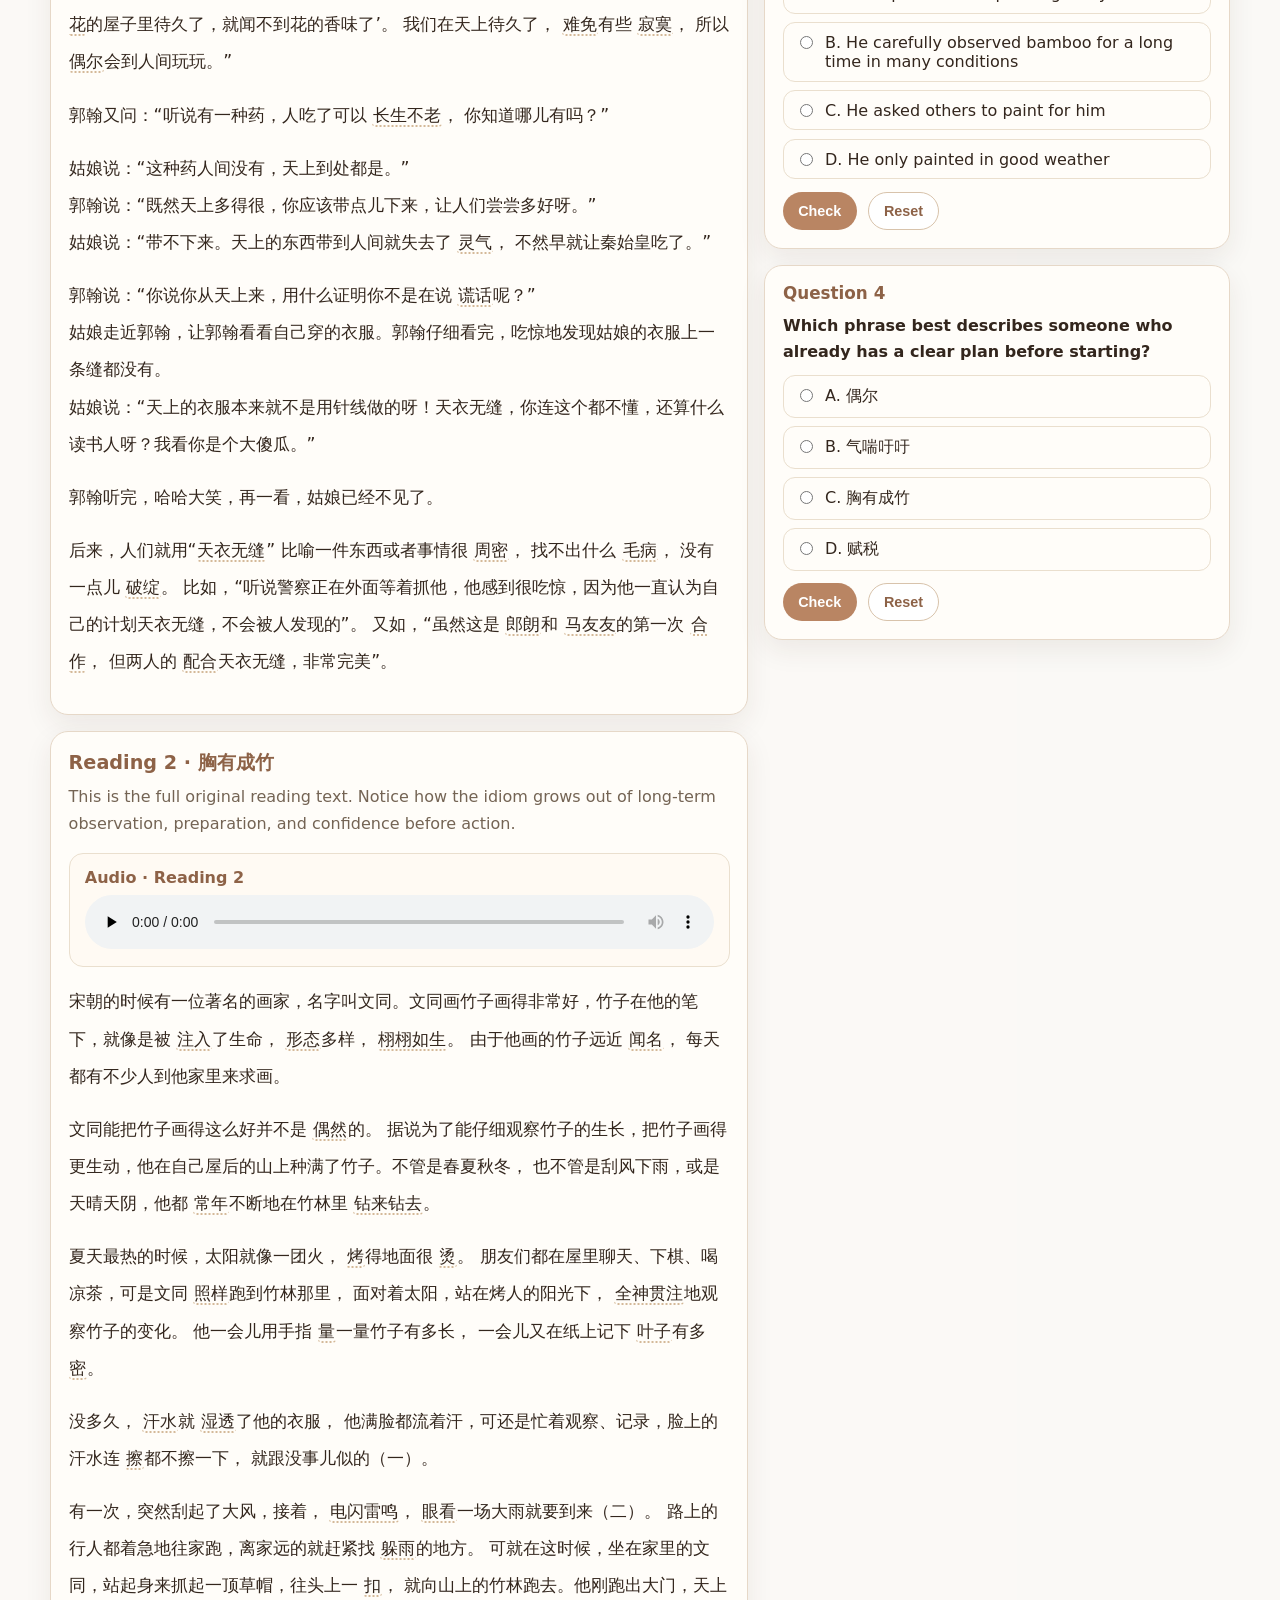
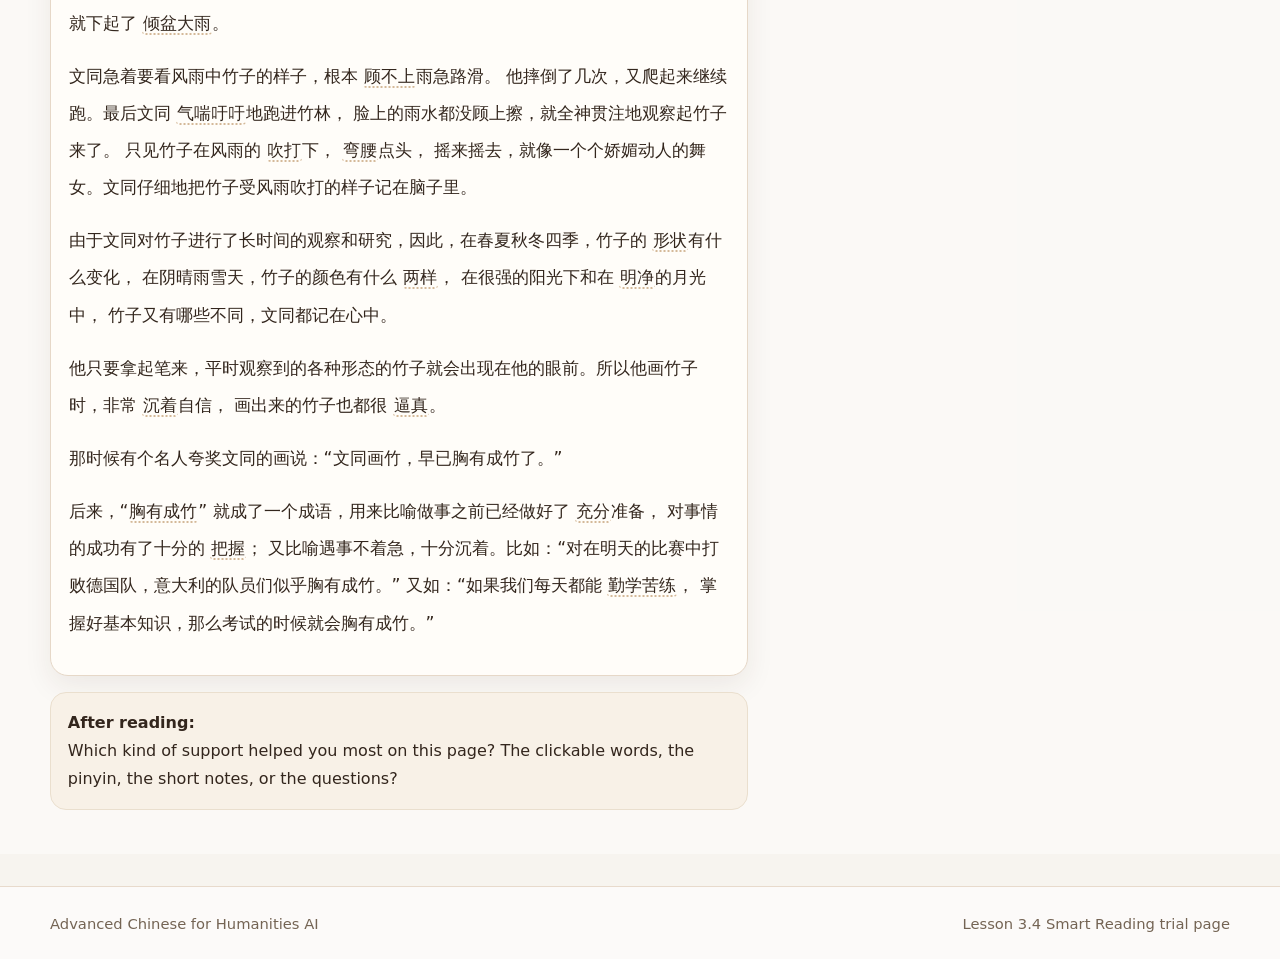
==== commit fa5a76e4: "Update print statement from 'Hello' to 'Goodbye'" ====
--- a/lesson-3-4-reading.html
+++ b/lesson-3-4-reading.html
@@ -109,8 +109,8 @@
     }
 
     .reader-text {
-      line-height: 2.2;
-      font-size: 1.1rem;
+      line-height: 2.15;
+      font-size: 1.08rem;
       color: var(--text);
     }
 
@@ -137,12 +137,15 @@
       position: absolute;
       left: 50%;
       transform: translateX(-50%);
-      top: -1.1em;
+      top: -1.15em;
       white-space: nowrap;
       font-size: 0.72rem;
       color: #9a6d36;
       line-height: 1;
       pointer-events: none;
+      background: rgba(255,255,255,0.9);
+      padding: 0 0.12rem;
+      border-radius: 4px;
     }
 
     .reading-controls {
@@ -304,17 +307,17 @@
             <p class="eyebrow">Lesson 3.4 Smart Reading</p>
             <h2 class="hero-title">成语故事二则</h2>
             <p class="hero-lead">
-              This page is designed to help you read two short idiom stories with support.
-              Try reading once by yourself first, then use the word support only when you need it.
+              This page includes the full original lesson texts for <strong>天衣无缝</strong> and
+              <strong>胸有成竹</strong>. Read first, then click words when you need help.
             </p>
 
             <div class="hero-note">
               <strong>This is a trial page.</strong><br />
-              As you read, please notice:
+              Please notice:
               <br />
-              1. Which supports help you most?
+              1. Which word supports are most helpful?
               <br />
-              2. What should be added to make reading easier or more useful?
+              2. Which words or notes should still be added?
             </div>
 
             <div class="hero-actions" style="margin-top:1rem;">
@@ -328,15 +331,15 @@
             <div class="how-grid">
               <div class="mini-card">
                 <h3>1. Read first</h3>
-                <p>Try to read the text once without clicking every word.</p>
+                <p>Try to read each story once without clicking every word.</p>
               </div>
               <div class="mini-card">
                 <h3>2. Click words</h3>
-                <p>Click or hover on key words to see pinyin, English, and a short note.</p>
+                <p>Click or hover on highlighted words to see pinyin, English, and a short note.</p>
               </div>
               <div class="mini-card">
                 <h3>3. Check meaning</h3>
-                <p>Answer the questions after reading to see what you understood.</p>
+                <p>Use the questions after reading to see what you understood.</p>
               </div>
             </div>
           </div>
@@ -356,8 +359,8 @@
             <div class="card reading-unit">
               <h3>Reading 1 · 天衣无缝</h3>
               <div class="reading-note">
-                Read the story first. Then use the word support to notice how the idiom moved
-                from a picture in a story to a more general meaning.
+                This is the full original reading text. Notice how the idiom moves from a fantasy image
+                to a broader figurative meaning.
               </div>
 
               <div class="audio-box">
@@ -370,24 +373,120 @@
 
               <div class="reader-text" id="readerText1">
                 <p>
-                  有一天，郭翰在院子里
-                  <span class="gloss" data-word="乘凉" data-pinyin="chéngliáng" data-english="to cool off in the shade" data-note="A vivid summer word. It helps create a relaxed scene at the beginning of the story.">乘凉</span>，
-                  看见一位
-                  <span class="gloss" data-word="仙人" data-pinyin="xiānrén" data-english="celestial being" data-note="This tells readers that the story belongs to a legendary or supernatural world.">仙人</span>
-                  从天上下来。她的衣服非常美，可是奇怪的是，衣服上竟然没有一点儿
-                  <span class="gloss" data-word="缝" data-pinyin="fèng" data-english="seam, crack" data-note="This is the key image in 天衣无缝. If there is no seam, there is no visible flaw.">缝</span>。
-                  郭翰很惊讶，就问她为什么。
-                </p>
-
-                <p>
-                  仙人笑着说：“这是天衣，本来就
-                  <span class="gloss" data-word="无缝" data-pinyin="wú fèng" data-english="without seam" data-note="The literal image of the idiom: heavenly clothes with no seam at all.">无缝</span>。”
-                  后来，人们就用
-                  <span class="gloss" data-word="天衣无缝" data-pinyin="tiān yī wú fèng" data-english="flawless, perfect, without a weak point" data-note="Now the idiom is often used figuratively for writing, planning, speaking, performance, or logic that has no obvious flaw.">天衣无缝</span>
-                  来形容文章、计划或者表演非常
-                  <span class="gloss" data-word="周密" data-pinyin="zhōumì" data-english="thorough, careful" data-note="A strong modern extension word. When something is 周密, it is carefully planned and complete.">周密</span>，
-                  没有
-                  <span class="gloss" data-word="破绽" data-pinyin="pòzhàn" data-english="flaw, weak point, opening" data-note="A very useful modern word for a hidden weakness in speech, logic, or action.">破绽</span>。
+                  唐代的时候，有个叫
+                  <span class="gloss" data-word="郭翰" data-pinyin="Guō Hàn" data-english="Guo Han (a scholar in the story)" data-note="The main character of the story.">郭翰</span>
+                  的读书人，长得很帅。他不但会写诗，在绘画方面也很有
+                  <span class="gloss" data-word="天赋" data-pinyin="tiānfù" data-english="talent, gift" data-note="A natural ability, especially in art or study.">天赋</span>，
+                  经常有人从很远的地方来买他的画儿。由于父母去世很早，郭翰从十几岁开始就一个人生活。
+                </p>
+
+                <p>
+                  郭翰说话很
+                  <span class="gloss" data-word="幽默" data-pinyin="yōumò" data-english="humorous" data-note="Funny in a clever and relaxed way.">幽默</span>，
+                  喜欢跟人开玩笑。一个夏天的晚上，他坐在树下
+                  <span class="gloss" data-word="乘凉" data-pinyin="chéngliáng" data-english="to enjoy the cool air" data-note="To sit in a cool place in hot weather.">乘凉</span>，
+                  只见明月高高地挂在夜空（一），天上的白云自由地
+                  <span class="gloss" data-word="飘" data-pinyin="piāo" data-english="to float, drift" data-note="Used for clouds, smoke, and other light things in the air.">飘</span>着，
+                  凉风吹来，满
+                  <span class="gloss" data-word="院子" data-pinyin="yuànzi" data-english="courtyard, yard" data-note="The open space around or inside a traditional house.">院子</span>
+                  都是醉人的花香，让人感到心情
+                  <span class="gloss" data-word="舒畅" data-pinyin="shūchàng" data-english="happy and relaxed" data-note="A comfortable and pleasant emotional state.">舒畅</span>。
+                  就在这时，一位长得非常美丽的姑娘
+                  <span class="gloss" data-word="微笑" data-pinyin="wēixiào" data-english="to smile; smile" data-note="A gentle smile.">微笑</span>着站在郭翰面前。
+                </p>
+
+                <p>
+                  郭翰很
+                  <span class="gloss" data-word="有礼貌" data-pinyin="yǒu lǐmào" data-english="courteous, polite" data-note="Showing good manners and respect.">有礼貌</span>地问：“姑娘，你叫什么名字？从哪里来？”
+                  <br />
+                  姑娘说：“我是
+                  <span class="gloss" data-word="织女" data-pinyin="zhīnǚ" data-english="the Weaving Maid" data-note="A celestial weaving girl in Chinese legend.">织女</span>，
+                  从天上来。”
+                  <br />
+                  郭翰问：“你从天上来，能谈谈天上的事情吗？”
+                  <br />
+                  姑娘问：“你想知道什么？”
+                  <br />
+                  郭翰说：“我什么都想知道。”
+                  <br />
+                  姑娘说：“这可难了，你让我从哪里说起呀？”
+                  <br />
+                  郭翰说：“人们都说
+                  <span class="gloss" data-word="仙人" data-pinyin="xiānrén" data-english="immortal, celestial being" data-note="A supernatural being from heaven.">仙人</span>聪明，
+                  你就随便说说吧。”
+                </p>
+
+                <p>
+                  姑娘说：“天上四季如春，夏无
+                  <span class="gloss" data-word="酷暑" data-pinyin="kùshǔ" data-english="extreme summer heat" data-note="Very hot summer weather.">酷暑</span>，
+                  冬无
+                  <span class="gloss" data-word="严寒" data-pinyin="yánhán" data-english="severe winter cold" data-note="Very cold winter weather.">严寒</span>；
+                  树木常青，花开不谢。林中有自由的鸟儿，水里是快乐的游鱼。没有疾病，没有战争，没有
+                  <span class="gloss" data-word="赋税" data-pinyin="fùshuì" data-english="taxes" data-note="A formal classical-style word for taxation.">赋税</span>，
+                  <span class="gloss" data-word="总之" data-pinyin="zǒngzhī" data-english="in short, in brief" data-note="Used to summarize what has just been said.">总之</span>，
+                  <span class="gloss" data-word="人间" data-pinyin="rénjiān" data-english="the human world" data-note="The human world as opposed to heaven.">人间</span>
+                  的一切痛苦天上都没有。”
+                </p>
+
+                <p>
+                  郭翰说：“天上那么好，你为什么还跑到人间来呢？”
+                  <br />
+                  姑娘说：“
+                  <span class="gloss" data-word="亏" data-pinyin="kuī" data-english="how surprising that...; thanks to..." data-note="Here it sounds slightly teasing: 'You call yourself a scholar, yet...'.">亏</span>你还是个读书人。（二）你们的
+                  <span class="gloss" data-word="前辈" data-pinyin="qiánbèi" data-english="older generation, predecessor" data-note="Someone from an earlier generation who came before you.">前辈</span>庄周老先生不是说过吗？
+                  ‘在种满
+                  <span class="gloss" data-word="兰花" data-pinyin="lánhuā" data-english="orchid" data-note="A flower often associated with elegance and fragrance.">兰花</span>的屋子里待久了，就闻不到花的香味了’。
+                  我们在天上待久了，
+                  <span class="gloss" data-word="难免" data-pinyin="nánmiǎn" data-english="hard to avoid, unavoidable" data-note="Used when something will naturally happen sooner or later.">难免</span>有些
+                  <span class="gloss" data-word="寂寞" data-pinyin="jìmò" data-english="lonely" data-note="Feeling lonely, empty, or emotionally quiet.">寂寞</span>，
+                  所以
+                  <span class="gloss" data-word="偶尔" data-pinyin="ǒu'ěr" data-english="occasionally" data-note="Not often; from time to time.">偶尔</span>会到人间玩玩。”
+                </p>
+
+                <p>
+                  郭翰又问：“听说有一种药，人吃了可以
+                  <span class="gloss" data-word="长生不老" data-pinyin="chángshēng bù lǎo" data-english="to live forever and never grow old" data-note="A classic phrase for immortality.">长生不老</span>，
+                  你知道哪儿有吗？”
+                </p>
+
+                <p>
+                  姑娘说：“这种药人间没有，天上到处都是。”
+                  <br />
+                  郭翰说：“既然天上多得很，你应该带点儿下来，让人们尝尝多好呀。”
+                  <br />
+                  姑娘说：“带不下来。天上的东西带到人间就失去了
+                  <span class="gloss" data-word="灵气" data-pinyin="língqì" data-english="vital spirit, magical force" data-note="The special life force or spiritual energy of something.">灵气</span>，
+                  不然早就让秦始皇吃了。”
+                </p>
+
+                <p>
+                  郭翰说：“你说你从天上来，用什么证明你不是在说
+                  <span class="gloss" data-word="谎话" data-pinyin="huǎnghuà" data-english="lie, deceitful words" data-note="A false statement; not telling the truth.">谎话</span>呢？”
+                  <br />
+                  姑娘走近郭翰，让郭翰看看自己穿的衣服。郭翰仔细看完，吃惊地发现姑娘的衣服上一条缝都没有。
+                  <br />
+                  姑娘说：“天上的衣服本来就不是用针线做的呀！天衣无缝，你连这个都不懂，还算什么读书人呀？我看你是个大傻瓜。”
+                </p>
+
+                <p>
+                  郭翰听完，哈哈大笑，再一看，姑娘已经不见了。
+                </p>
+
+                <p>
+                  后来，人们就用“<span class="gloss" data-word="天衣无缝" data-pinyin="tiān yī wú fèng" data-english="flawless; leaving no weak point" data-note="Originally about heavenly clothes with no seams; now used for perfect logic, plans, performances, or coordination.">天衣无缝</span>”
+                  比喻一件东西或者事情很
+                  <span class="gloss" data-word="周密" data-pinyin="zhōumì" data-english="thorough, careful" data-note="Carefully arranged and without gaps.">周密</span>，
+                  找不出什么
+                  <span class="gloss" data-word="毛病" data-pinyin="máobìng" data-english="defect, shortcoming, fault" data-note="A problem, flaw, or weakness.">毛病</span>，
+                  没有一点儿
+                  <span class="gloss" data-word="破绽" data-pinyin="pòzhàn" data-english="flaw, weak point" data-note="A visible weakness, especially in speech, logic, or planning.">破绽</span>。
+                  比如，“听说警察正在外面等着抓他，他感到很吃惊，因为他一直认为自己的计划天衣无缝，不会被人发现的”。
+                  又如，“虽然这是
+                  <span class="gloss" data-word="郎朗" data-pinyin="Láng Lǎng" data-english="Lang Lang" data-note="A famous Chinese pianist.">郎朗</span>和
+                  <span class="gloss" data-word="马友友" data-pinyin="Mǎ Yǒuyǒu" data-english="Yo-Yo Ma" data-note="A famous cellist.">马友友</span>的第一次
+                  <span class="gloss" data-word="合作" data-pinyin="hézuò" data-english="cooperation, collaboration" data-note="Working together on something.">合作</span>，
+                  但两人的
+                  <span class="gloss" data-word="配合" data-pinyin="pèihé" data-english="to coordinate; coordination" data-note="How well two people work together.">配合</span>天衣无缝，非常完美”。
                 </p>
               </div>
             </div>
@@ -395,7 +494,8 @@
             <div class="card reading-unit">
               <h3>Reading 2 · 胸有成竹</h3>
               <div class="reading-note">
-                This story shows how observation and preparation lead to confidence in action.
+                This is the full original reading text. Notice how the idiom grows out of long-term observation,
+                preparation, and confidence before action.
               </div>
 
               <div class="audio-box">
@@ -408,21 +508,103 @@
 
               <div class="reader-text" id="readerText2">
                 <p>
-                  宋代画家文与可很会画竹子。他平时常常观察竹子的
-                  <span class="gloss" data-word="形态" data-pinyin="xíngtài" data-english="form, shape, pattern" data-note="A useful visual word for appearance and structure in art.">形态</span>，
-                  也会在心里一遍一遍地想竹叶和竹枝的样子。等到真正拿起笔来画的时候，他已经
-                  <span class="gloss" data-word="全神贯注" data-pinyin="quánshén-guànzhù" data-english="to concentrate fully" data-note="This phrase describes complete focus and mental attention.">全神贯注</span>，
-                  而且心里非常清楚。
-                </p>
-
-                <p>
-                  因为他画以前已经反复观察、思考，所以他对整幅画很有
-                  <span class="gloss" data-word="把握" data-pinyin="bǎwò" data-english="confidence; to grasp firmly" data-note="Here it means having certainty and control before acting.">把握</span>。
-                  画出来的竹子总是
-                  <span class="gloss" data-word="栩栩如生" data-pinyin="xǔxǔ rú shēng" data-english="lifelike, vividly alive" data-note="A classic expression for art that feels alive and true to life.">栩栩如生</span>。
-                  后来，人们就用
-                  <span class="gloss" data-word="胸有成竹" data-pinyin="xiōng yǒu chéng zhú" data-english="to have a clear plan before acting" data-note="Literally, the bamboo is already complete in one's chest before painting. Figuratively, it means being prepared and confident before doing something.">胸有成竹</span>
-                  来形容做事以前已经有了计划，心里很清楚，不会慌乱。
+                  宋朝的时候有一位著名的画家，名字叫文同。文同画竹子画得非常好，竹子在他的笔下，就像是被
+                  <span class="gloss" data-word="注入" data-pinyin="zhùrù" data-english="to inject, to breathe into" data-note="To put something into something else, often life, force, or energy.">注入</span>了生命，
+                  <span class="gloss" data-word="形态" data-pinyin="xíngtài" data-english="form, shape, pattern" data-note="The appearance or structure of something.">形态</span>多样，
+                  <span class="gloss" data-word="栩栩如生" data-pinyin="xǔxǔ rú shēng" data-english="lifelike, vividly alive" data-note="A classic phrase for art that seems alive.">栩栩如生</span>。
+                  由于他画的竹子远近
+                  <span class="gloss" data-word="闻名" data-pinyin="wénmíng" data-english="to be well-known, famous" data-note="Known widely because of reputation.">闻名</span>，
+                  每天都有不少人到他家里来求画。
+                </p>
+
+                <p>
+                  文同能把竹子画得这么好并不是
+                  <span class="gloss" data-word="偶然" data-pinyin="ǒurán" data-english="accidental, by chance" data-note="Not planned; happening by chance. Here it is used negatively: not accidental.">偶然</span>的。
+                  据说为了能仔细观察竹子的生长，把竹子画得更生动，他在自己屋后的山上种满了竹子。不管是春夏秋冬，
+                  也不管是刮风下雨，或是天晴天阴，他都
+                  <span class="gloss" data-word="常年" data-pinyin="chángnián" data-english="throughout the year, all year round" data-note="Continuously through the whole year.">常年</span>不断地在竹林里
+                  <span class="gloss" data-word="钻来钻去" data-pinyin="zuān lái zuān qù" data-english="to move in and out; thread one's way around" data-note="To move busily through a narrow or crowded space.">钻来钻去</span>。
+                </p>
+
+                <p>
+                  夏天最热的时候，太阳就像一团火，
+                  <span class="gloss" data-word="烤" data-pinyin="kǎo" data-english="to bake, to scorch" data-note="Here it means the sun is burning the ground with heat.">烤</span>得地面很
+                  <span class="gloss" data-word="烫" data-pinyin="tàng" data-english="scalding hot" data-note="Very hot to the touch.">烫</span>。
+                  朋友们都在屋里聊天、下棋、喝凉茶，可是文同
+                  <span class="gloss" data-word="照样" data-pinyin="zhàoyàng" data-english="all the same, just the same" data-note="Still doing the same thing despite the situation.">照样</span>跑到竹林那里，
+                  面对着太阳，站在烤人的阳光下，
+                  <span class="gloss" data-word="全神贯注" data-pinyin="quánshén-guànzhù" data-english="to concentrate fully" data-note="To focus all of one's attention on something.">全神贯注</span>地观察竹子的变化。
+                  他一会儿用手指
+                  <span class="gloss" data-word="量" data-pinyin="liáng" data-english="to measure" data-note="To measure size or length.">量</span>一量竹子有多长，
+                  一会儿又在纸上记下
+                  <span class="gloss" data-word="叶子" data-pinyin="yèzi" data-english="leaf" data-note="The leaves of a plant.">叶子</span>有多
+                  <span class="gloss" data-word="密" data-pinyin="mì" data-english="dense, thick, closely packed" data-note="Many things packed close together.">密</span>。
+                </p>
+
+                <p>
+                  没多久，
+                  <span class="gloss" data-word="汗水" data-pinyin="hànshuǐ" data-english="sweat" data-note="Sweat produced by heat or effort.">汗水</span>就
+                  <span class="gloss" data-word="湿透" data-pinyin="shītòu" data-english="to soak through, to wet completely" data-note="To become thoroughly wet.">湿透</span>了他的衣服，
+                  他满脸都流着汗，可还是忙着观察、记录，脸上的汗水连
+                  <span class="gloss" data-word="擦" data-pinyin="cā" data-english="to wipe" data-note="To wipe away something on a surface or skin.">擦</span>都不擦一下，
+                  就跟没事儿似的（一）。
+                </p>
+
+                <p>
+                  有一次，突然刮起了大风，接着，
+                  <span class="gloss" data-word="电闪雷鸣" data-pinyin="diàn shǎn léi míng" data-english="lightning flashing and thunder roaring" data-note="A vivid set phrase for a dramatic storm.">电闪雷鸣</span>，
+                  <span class="gloss" data-word="眼看" data-pinyin="yǎnkàn" data-english="seeing that; soon" data-note="It signals that something is about to happen right before your eyes.">眼看</span>一场大雨就要到来（二）。
+                  路上的行人都着急地往家跑，离家远的就赶紧找
+                  <span class="gloss" data-word="躲雨" data-pinyin="duǒyǔ" data-english="to take shelter from the rain" data-note="To find a place to avoid getting soaked in rain.">躲雨</span>的地方。
+                  可就在这时候，坐在家里的文同，站起身来抓起一顶草帽，往头上一
+                  <span class="gloss" data-word="扣" data-pinyin="kòu" data-english="to put on; to fasten down" data-note="Here it means putting the hat firmly on his head.">扣</span>，
+                  就向山上的竹林跑去。他刚跑出大门，天上就下起了
+                  <span class="gloss" data-word="倾盆大雨" data-pinyin="qīngpén dàyǔ" data-english="torrential rain, heavy downpour" data-note="Very heavy rain, like pouring water from a basin.">倾盆大雨</span>。
+                </p>
+
+                <p>
+                  文同急着要看风雨中竹子的样子，根本
+                  <span class="gloss" data-word="顾不上" data-pinyin="gùbushàng" data-english="to have no time to attend to" data-note="To be too busy or too focused to care about something else.">顾不上</span>雨急路滑。
+                  他摔倒了几次，又爬起来继续跑。最后文同
+                  <span class="gloss" data-word="气喘吁吁" data-pinyin="qìchuǎn xūxū" data-english="out of breath, panting" data-note="Breathing hard after intense physical effort.">气喘吁吁</span>地跑进竹林，
+                  脸上的雨水都没顾上擦，就全神贯注地观察起竹子来了。
+                  只见竹子在风雨的
+                  <span class="gloss" data-word="吹打" data-pinyin="chuīdǎ" data-english="to beat against by wind and rain" data-note="Used for the force of wind and rain hitting something.">吹打</span>下，
+                  <span class="gloss" data-word="弯腰" data-pinyin="wānyāo" data-english="to bend down, stoop" data-note="Literally to bend the waist. Here it describes the movement of the bamboo.">弯腰</span>点头，
+                  摇来摇去，就像一个个娇媚动人的舞女。文同仔细地把竹子受风雨吹打的样子记在脑子里。
+                </p>
+
+                <p>
+                  由于文同对竹子进行了长时间的观察和研究，因此，在春夏秋冬四季，竹子的
+                  <span class="gloss" data-word="形状" data-pinyin="xíngzhuàng" data-english="shape, form" data-note="The outer shape or form of something.">形状</span>有什么变化，
+                  在阴晴雨雪天，竹子的颜色有什么
+                  <span class="gloss" data-word="两样" data-pinyin="liǎngyàng" data-english="different, not the same" data-note="A colloquial way to say 'not the same'.">两样</span>，
+                  在很强的阳光下和在
+                  <span class="gloss" data-word="明净" data-pinyin="míngjìng" data-english="clear and bright" data-note="Bright, clear, and clean in appearance.">明净</span>的月光中，
+                  竹子又有哪些不同，文同都记在心中。
+                </p>
+
+                <p>
+                  他只要拿起笔来，平时观察到的各种形态的竹子就会出现在他的眼前。所以他画竹子时，非常
+                  <span class="gloss" data-word="沉着" data-pinyin="chénzhuó" data-english="calm and collected" data-note="Calm, steady, and not flustered.">沉着</span>自信，
+                  画出来的竹子也都很
+                  <span class="gloss" data-word="逼真" data-pinyin="bīzhēn" data-english="lifelike, true to life" data-note="So real that it seems true.">逼真</span>。
+                </p>
+
+                <p>
+                  那时候有个名人夸奖文同的画说：“文同画竹，早已胸有成竹了。”
+                </p>
+
+                <p>
+                  后来，“<span class="gloss" data-word="胸有成竹" data-pinyin="xiōng yǒu chéng zhú" data-english="to have a clear plan beforehand" data-note="Originally about already having the bamboo fully formed in mind before painting. Now it means being fully prepared and confident before acting.">胸有成竹</span>”
+                  就成了一个成语，用来比喻做事之前已经做好了
+                  <span class="gloss" data-word="充分" data-pinyin="chōngfèn" data-english="ample, sufficient, fully" data-note="Enough in a full and complete way.">充分</span>准备，
+                  对事情的成功有了十分的
+                  <span class="gloss" data-word="把握" data-pinyin="bǎwò" data-english="confidence; certainty; to grasp" data-note="Here it means a strong degree of certainty or confidence.">把握</span>；
+                  又比喻遇事不着急，十分沉着。比如：“对在明天的比赛中打败德国队，意大利的队员们似乎胸有成竹。”
+                  又如：“如果我们每天都能
+                  <span class="gloss" data-word="勤学苦练" data-pinyin="qínxué kǔliàn" data-english="to study diligently and practice hard" data-note="A common phrase for sustained hard work in learning.">勤学苦练</span>，
+                  掌握好基本知识，那么考试的时候就会胸有成竹。”
                 </p>
               </div>
             </div>
@@ -451,13 +633,13 @@
                 In modern Chinese, “天衣无缝” usually means:
               </div>
               <div class="option-list">
-                <label class="option-item"><input type="radio" name="q1" value="A" /> A. a person is wearing old clothes</label>
-                <label class="option-item"><input type="radio" name="q1" value="B" /> B. something is careful and flawless</label>
-                <label class="option-item"><input type="radio" name="q1" value="C" /> C. the weather is very hot</label>
-                <label class="option-item"><input type="radio" name="q1" value="D" /> D. a story is very sad</label>
+                <label class="option-item"><input type="radio" name="q1" value="A" /> A. a person is wearing magical clothes</label>
+                <label class="option-item"><input type="radio" name="q1" value="B" /> B. something is careful, complete, and without flaws</label>
+                <label class="option-item"><input type="radio" name="q1" value="C" /> C. a person is lonely in summer</label>
+                <label class="option-item"><input type="radio" name="q1" value="D" /> D. heaven has no flowers</label>
               </div>
               <div class="question-actions">
-                <button class="small-btn" onclick="checkReadingQuestion('q1','B',`Correct. 天衣无缝 now usually means something is so careful, smooth, or complete that it has no visible flaw or weak point.`)">Check</button>
+                <button class="small-btn" onclick="checkReadingQuestion('q1','B',`Correct. 天衣无缝 is now usually used figuratively for something so smooth, careful, or complete that no flaw or weak point can be found.`)">Check</button>
                 <button class="small-btn secondary" onclick="resetReadingQuestion('q1')">Reset</button>
               </div>
               <div id="feedback-q1" class="feedback-box"></div>
@@ -466,16 +648,16 @@
             <div class="card question-card">
               <h3>Question 2</h3>
               <div class="question-text">
-                Why could 文与可 paint bamboo so well?
+                Why does the heavenly girl say she sometimes comes to the human world?
               </div>
               <div class="option-list">
-                <label class="option-item"><input type="radio" name="q2" value="A" /> A. He copied other people without thinking</label>
-                <label class="option-item"><input type="radio" name="q2" value="B" /> B. He did not look at bamboo before painting</label>
-                <label class="option-item"><input type="radio" name="q2" value="C" /> C. He observed and planned before painting</label>
-                <label class="option-item"><input type="radio" name="q2" value="D" /> D. He only painted very quickly</label>
+                <label class="option-item"><input type="radio" name="q2" value="A" /> A. Because heaven is full of war and sickness</label>
+                <label class="option-item"><input type="radio" name="q2" value="B" /> B. Because she wants to sell clothes</label>
+                <label class="option-item"><input type="radio" name="q2" value="C" /> C. Because staying in heaven too long can also become boring and lonely</label>
+                <label class="option-item"><input type="radio" name="q2" value="D" /> D. Because Guo Han asked her to stay</label>
               </div>
               <div class="question-actions">
-                <button class="small-btn" onclick="checkReadingQuestion('q2','C',`Correct. 胸有成竹 comes from careful observation and mental preparation before action. He already knew what he wanted to paint.`)">Check</button>
+                <button class="small-btn" onclick="checkReadingQuestion('q2','C',`Correct. She says that after staying in heaven for a long time, one can also feel a bit lonely and tired of sameness, so she occasionally comes to the human world to play.`)">Check</button>
                 <button class="small-btn secondary" onclick="resetReadingQuestion('q2')">Reset</button>
               </div>
               <div id="feedback-q2" class="feedback-box"></div>
@@ -484,19 +666,37 @@
             <div class="card question-card">
               <h3>Question 3</h3>
               <div class="question-text">
+                Why could 文同 paint bamboo so well?
+              </div>
+              <div class="option-list">
+                <label class="option-item"><input type="radio" name="q3" value="A" /> A. He copied famous paintings only</label>
+                <label class="option-item"><input type="radio" name="q3" value="B" /> B. He carefully observed bamboo for a long time in many conditions</label>
+                <label class="option-item"><input type="radio" name="q3" value="C" /> C. He asked others to paint for him</label>
+                <label class="option-item"><input type="radio" name="q3" value="D" /> D. He only painted in good weather</label>
+              </div>
+              <div class="question-actions">
+                <button class="small-btn" onclick="checkReadingQuestion('q3','B',`Correct. The story shows that 文同 observed bamboo for a long time across seasons, weather, movement, shape, and light. That long preparation made his painting vivid and confident.`)">Check</button>
+                <button class="small-btn secondary" onclick="resetReadingQuestion('q3')">Reset</button>
+              </div>
+              <div id="feedback-q3" class="feedback-box"></div>
+            </div>
+
+            <div class="card question-card">
+              <h3>Question 4</h3>
+              <div class="question-text">
                 Which phrase best describes someone who already has a clear plan before starting?
               </div>
               <div class="option-list">
-                <label class="option-item"><input type="radio" name="q3" value="A" /> A. 胸有成竹</label>
-                <label class="option-item"><input type="radio" name="q3" value="B" /> B. 乘凉</label>
-                <label class="option-item"><input type="radio" name="q3" value="C" /> C. 破绽</label>
-                <label class="option-item"><input type="radio" name="q3" value="D" /> D. 院子</label>
+                <label class="option-item"><input type="radio" name="q4" value="A" /> A. 偶尔</label>
+                <label class="option-item"><input type="radio" name="q4" value="B" /> B. 气喘吁吁</label>
+                <label class="option-item"><input type="radio" name="q4" value="C" /> C. 胸有成竹</label>
+                <label class="option-item"><input type="radio" name="q4" value="D" /> D. 赋税</label>
               </div>
               <div class="question-actions">
-                <button class="small-btn" onclick="checkReadingQuestion('q3','A',`Correct. 胸有成竹 is exactly the phrase for being prepared, clear, and confident before you begin.`)">Check</button>
-                <button class="small-btn secondary" onclick="resetReadingQuestion('q3')">Reset</button>
-              </div>
-              <div id="feedback-q3" class="feedback-box"></div>
+                <button class="small-btn" onclick="checkReadingQuestion('q4','C',`Correct. 胸有成竹 is the phrase for already having a clear plan, strong preparation, and confidence before you begin.`)">Check</button>
+                <button class="small-btn secondary" onclick="resetReadingQuestion('q4')">Reset</button>
+              </div>
+              <div id="feedback-q4" class="feedback-box"></div>
             </div>
           </div>
         </div>
@@ -554,6 +754,9 @@
         renderSupport(gloss);
       });
     });
+
+    const supportCard = document.getElementById("supportPanel");
+    supportCard.addEventListener("click", (e) => e.stopPropagation());
 
     document.addEventListener("click", () => {
       clearActiveGloss();
@@ -599,11 +802,13 @@
       } else {
         let message = "";
         if (questionName === "q1") {
-          message = "Not quite. 天衣无缝 usually means something is carefully made, smooth, and without flaws.";
+          message = "Not quite. 天衣无缝 is usually used figuratively for something that is careful, complete, and without flaws.";
         } else if (questionName === "q2") {
-          message = "Not quite. The story shows that 文与可 observed, thought, and prepared before he painted.";
+          message = "Not quite. She says that even heaven can feel repetitive after a long time, so she occasionally comes to the human world for variety.";
         } else if (questionName === "q3") {
-          message = "Not quite. 胸有成竹 is the phrase for already having a clear plan before starting.";
+          message = "Not quite. The story emphasizes long-term close observation under many different conditions.";
+        } else if (questionName === "q4") {
+          message = "Not quite. 胸有成竹 is the phrase for already having a clear plan before acting.";
         }
         feedbackBox.className = "feedback-box show incorrect";
         feedbackBox.textContent = message;
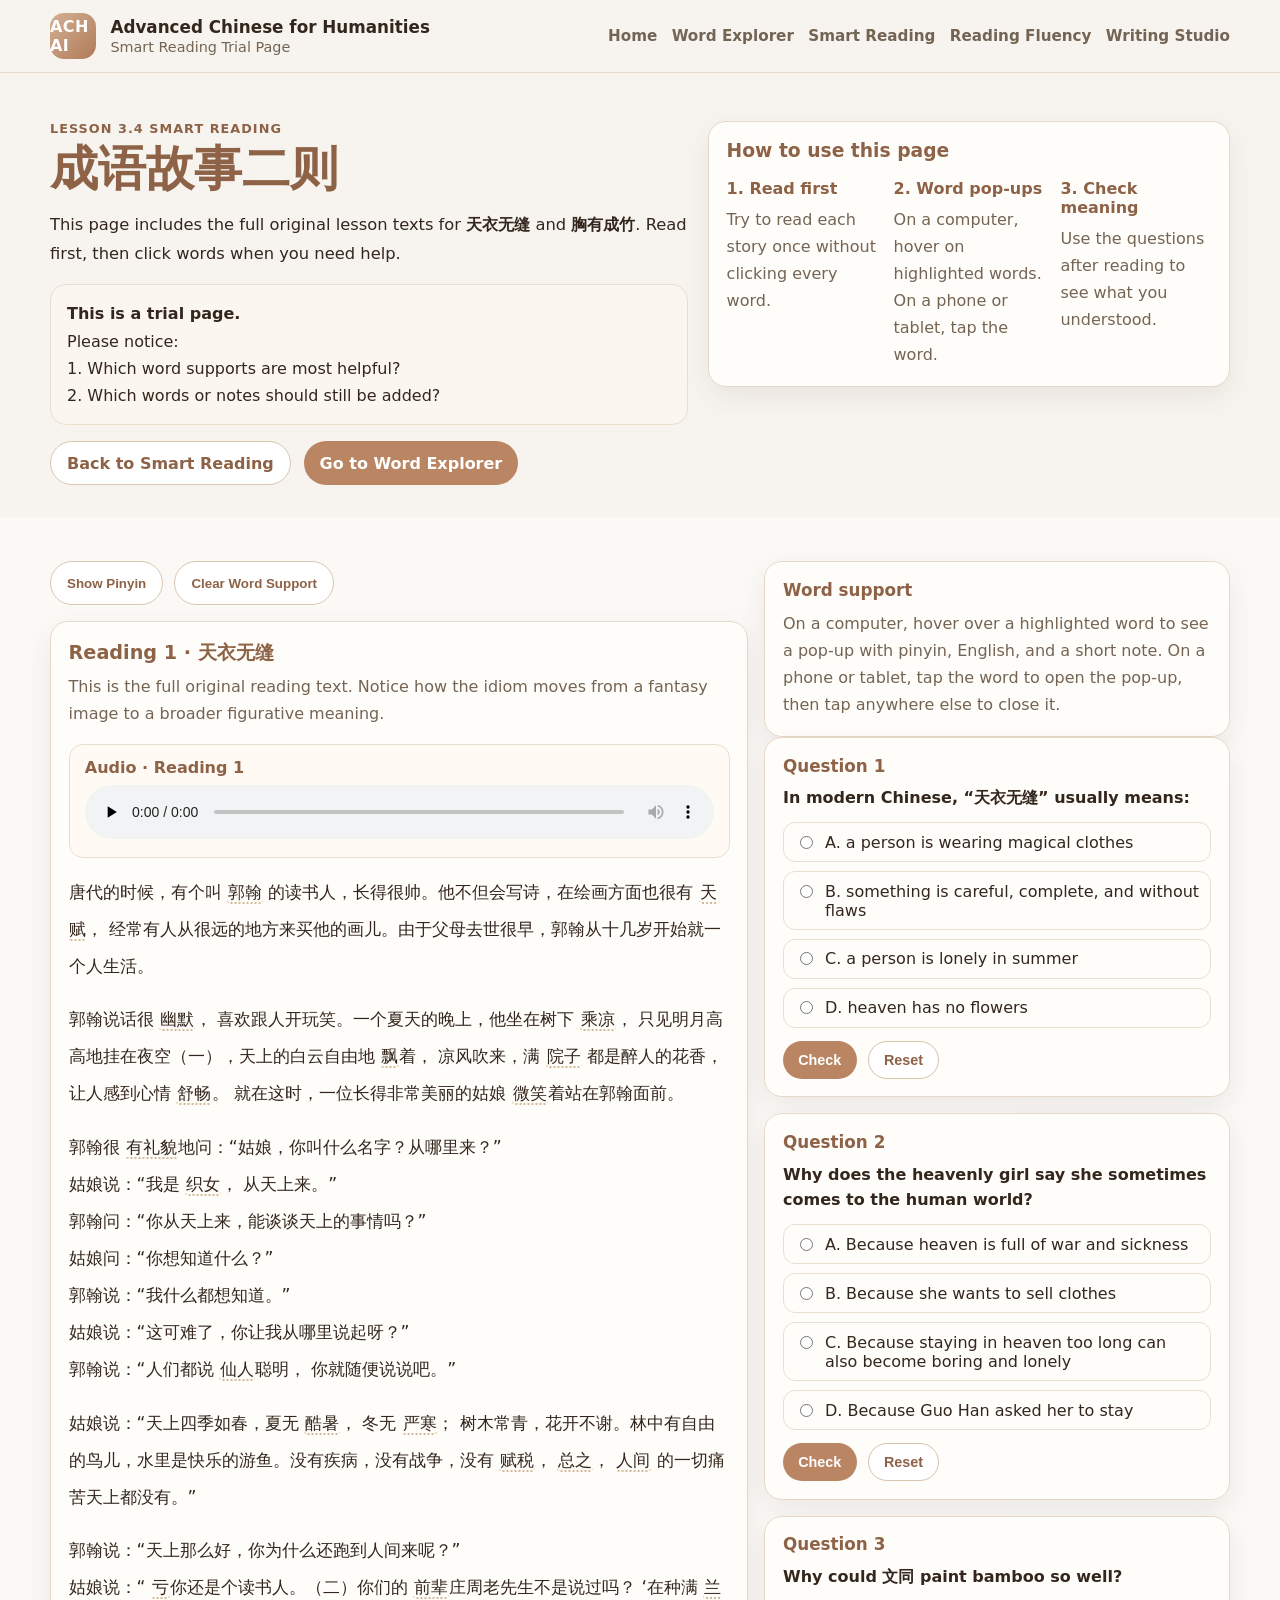
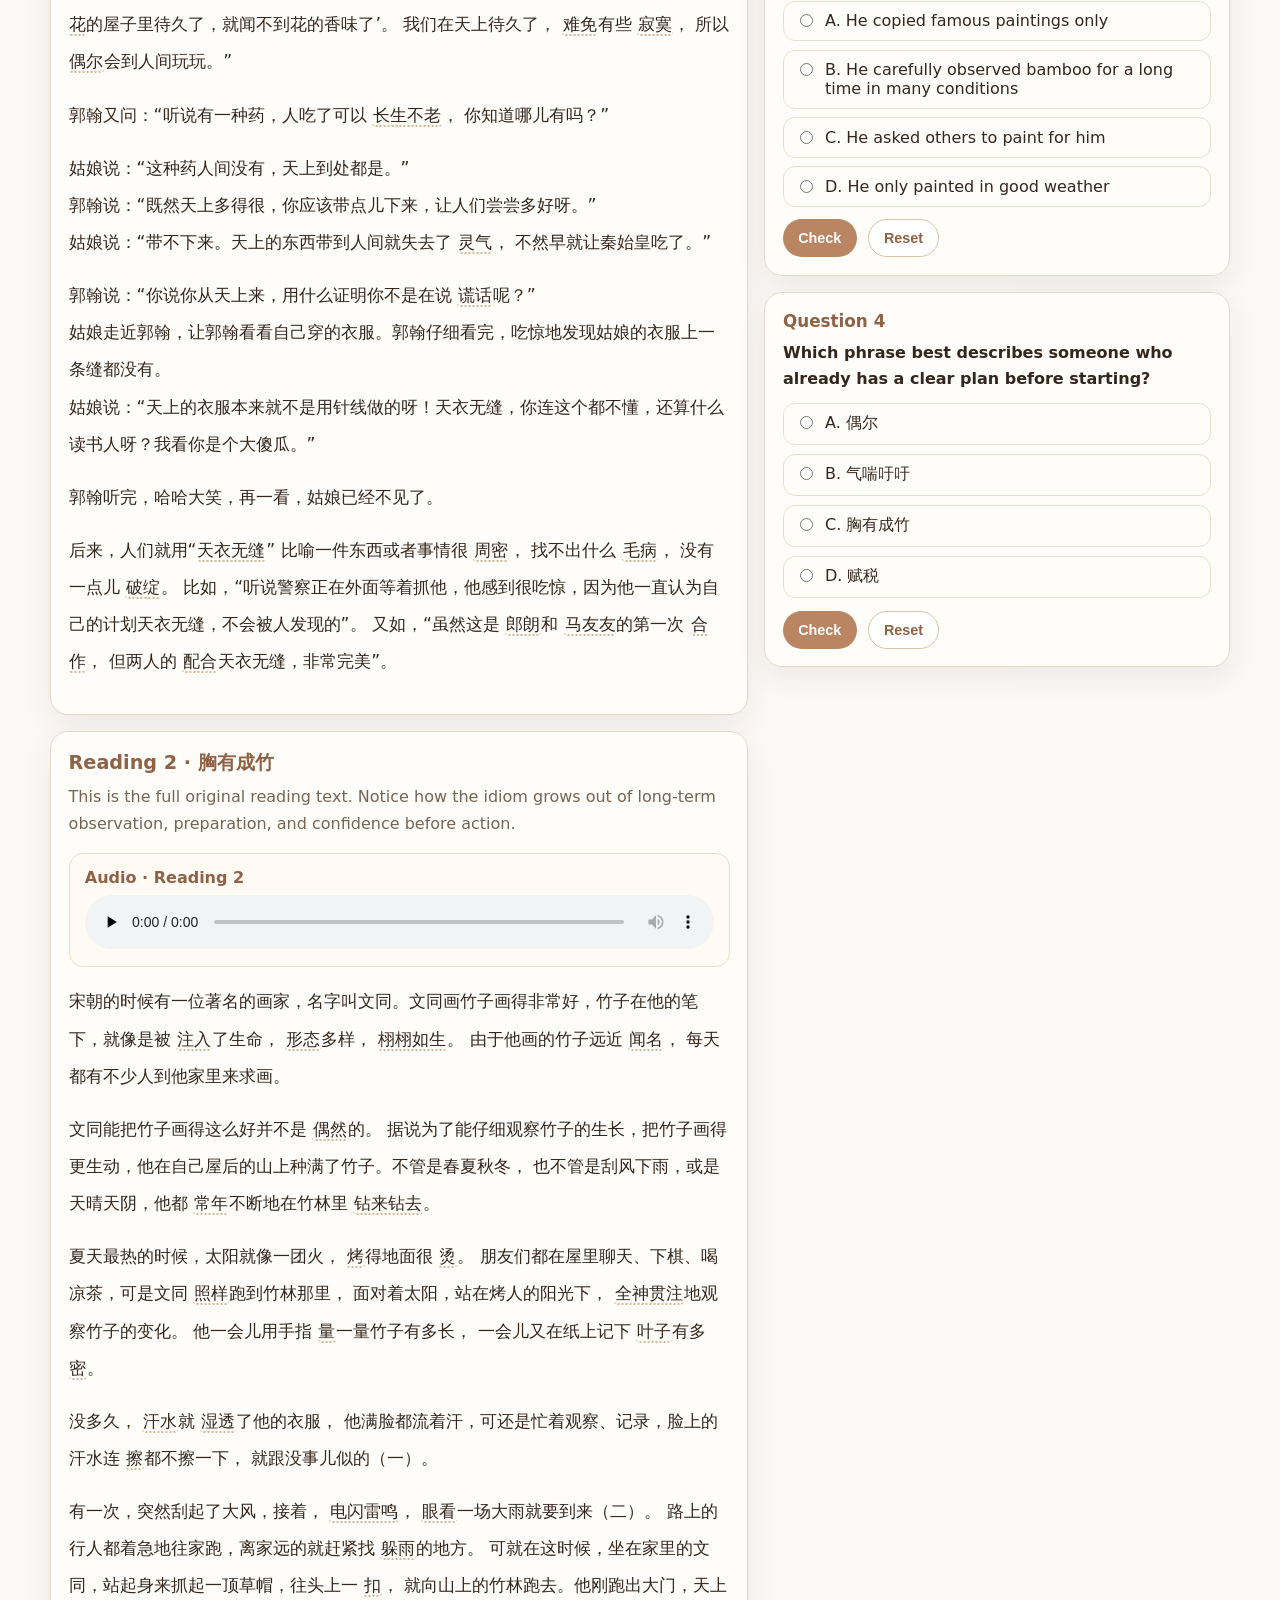
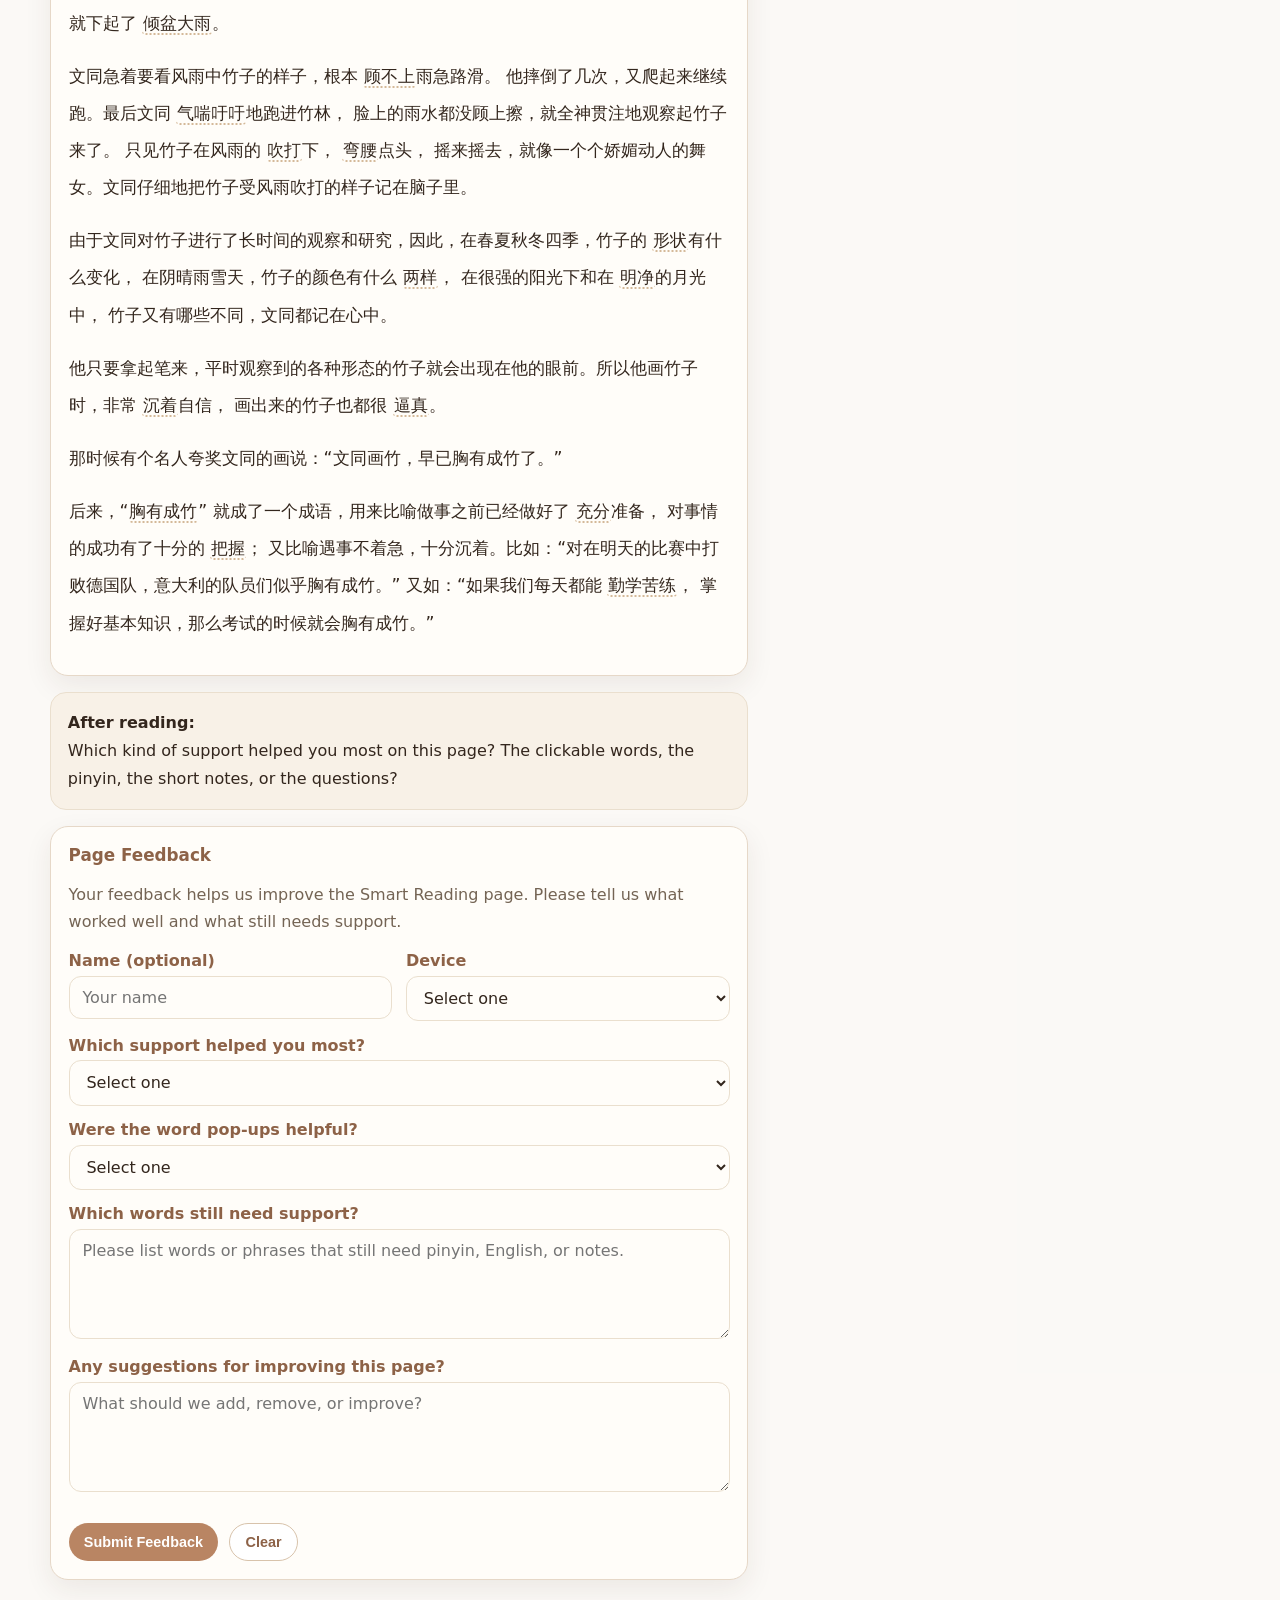
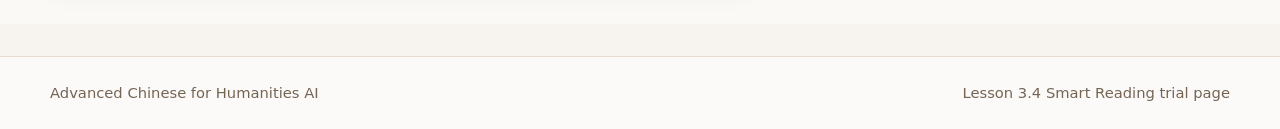
==== commit fed5777a: "Refactor support styles and implement feedback form Removed unused support styles and added feedback" ====
--- a/lesson-3-4-reading.html
+++ b/lesson-3-4-reading.html
@@ -161,35 +161,12 @@
     }
 
     .support-card h3,
-    .question-card h3 {
+    .question-card h3,
+    .feedback-card h3 {
       margin-top: 0;
       margin-bottom: 0.6rem;
       color: var(--primary-dark);
       font-size: 1.05rem;
-    }
-
-    .support-word {
-      font-size: 1.45rem;
-      font-weight: 700;
-      color: var(--primary-dark);
-      margin-bottom: 0.2rem;
-    }
-
-    .support-pinyin {
-      color: #9a6d36;
-      font-weight: 700;
-      margin-bottom: 0.35rem;
-    }
-
-    .support-english {
-      color: var(--text);
-      line-height: 1.6;
-      margin-bottom: 0.4rem;
-    }
-
-    .support-note {
-      color: var(--muted);
-      line-height: 1.65;
     }
 
     .placeholder-note {
@@ -265,10 +242,115 @@
       color: var(--text);
     }
 
+    .gloss-tooltip {
+      position: absolute;
+      z-index: 1200;
+      width: min(320px, calc(100vw - 24px));
+      padding: 0.85rem 0.95rem;
+      border-radius: 14px;
+      background: #fffdf9;
+      border: 1px solid #eadfce;
+      box-shadow: 0 14px 34px rgba(80, 52, 18, 0.16);
+      display: none;
+    }
+
+    .gloss-tooltip.show {
+      display: block;
+    }
+
+    .gloss-tooltip .tooltip-word {
+      font-size: 1.15rem;
+      font-weight: 700;
+      color: var(--primary-dark);
+      margin-bottom: 0.18rem;
+    }
+
+    .gloss-tooltip .tooltip-pinyin {
+      color: #9a6d36;
+      font-weight: 700;
+      margin-bottom: 0.3rem;
+    }
+
+    .gloss-tooltip .tooltip-english {
+      color: var(--text);
+      line-height: 1.6;
+      margin-bottom: 0.35rem;
+    }
+
+    .gloss-tooltip .tooltip-note {
+      color: var(--muted);
+      line-height: 1.65;
+      font-size: 0.96rem;
+    }
+
+    .feedback-card {
+      margin-top: 1rem;
+    }
+
+    .feedback-form {
+      display: grid;
+      gap: 0.9rem;
+    }
+
+    .form-row.two-col {
+      display: grid;
+      grid-template-columns: repeat(2, minmax(0, 1fr));
+      gap: 0.85rem;
+    }
+
+    .form-group label {
+      display: block;
+      margin-bottom: 0.35rem;
+      font-weight: 700;
+      color: var(--primary-dark);
+    }
+
+    .form-group input,
+    .form-group select,
+    .form-group textarea {
+      width: 100%;
+      border: 1px solid #eadfce;
+      border-radius: 12px;
+      padding: 0.7rem 0.8rem;
+      font: inherit;
+      color: var(--text);
+      background: #fffdf9;
+      box-sizing: border-box;
+    }
+
+    .form-group textarea {
+      resize: vertical;
+      min-height: 110px;
+    }
+
+    .feedback-submit-status {
+      display: none;
+      padding: 0.85rem 0.95rem;
+      border-radius: 12px;
+      line-height: 1.6;
+      border: 1px solid #eadfce;
+      background: #fffdf9;
+    }
+
+    .feedback-submit-status.show {
+      display: block;
+    }
+
+    .feedback-submit-status.success {
+      border-color: #cdddc6;
+      background: #f7fbf5;
+    }
+
+    .feedback-submit-status.error {
+      border-color: #e4c8c1;
+      background: #fff8f6;
+    }
+
     @media (max-width: 960px) {
       .hero-layout,
       .how-grid,
-      .reading-layout {
+      .reading-layout,
+      .form-row.two-col {
         grid-template-columns: 1fr;
       }
 
@@ -334,8 +416,8 @@
                 <p>Try to read each story once without clicking every word.</p>
               </div>
               <div class="mini-card">
-                <h3>2. Click words</h3>
-                <p>Click or hover on highlighted words to see pinyin, English, and a short note.</p>
+                <h3>2. Word pop-ups</h3>
+                <p>On a computer, hover on highlighted words. On a phone or tablet, tap the word.</p>
               </div>
               <div class="mini-card">
                 <h3>3. Check meaning</h3>
@@ -614,16 +696,79 @@
               Which kind of support helped you most on this page?
               The clickable words, the pinyin, the short notes, or the questions?
             </div>
+
+            <div class="card feedback-card">
+              <h3>Page Feedback</h3>
+              <p class="reading-note">
+                Your feedback helps us improve the Smart Reading page. Please tell us what worked well and what still needs support.
+              </p>
+
+              <form id="readingFeedbackForm" class="feedback-form">
+                <div class="form-row two-col">
+                  <div class="form-group">
+                    <label for="studentName">Name (optional)</label>
+                    <input id="studentName" name="student_name" type="text" placeholder="Your name" />
+                  </div>
+
+                  <div class="form-group">
+                    <label for="deviceType">Device</label>
+                    <select id="deviceType" name="device_type">
+                      <option value="">Select one</option>
+                      <option value="desktop">Desktop / Laptop</option>
+                      <option value="tablet">Tablet</option>
+                      <option value="phone">Phone</option>
+                    </select>
+                  </div>
+                </div>
+
+                <div class="form-group">
+                  <label for="helpfulSupport">Which support helped you most?</label>
+                  <select id="helpfulSupport" name="helpful_support" required>
+                    <option value="">Select one</option>
+                    <option value="word_popups">Word pop-ups</option>
+                    <option value="pinyin">Pinyin</option>
+                    <option value="audio">Audio</option>
+                    <option value="questions">Reading questions</option>
+                    <option value="full_text">Seeing the full text</option>
+                  </select>
+                </div>
+
+                <div class="form-group">
+                  <label for="popupHelpfulness">Were the word pop-ups helpful?</label>
+                  <select id="popupHelpfulness" name="popup_helpfulness" required>
+                    <option value="">Select one</option>
+                    <option value="very_helpful">Very helpful</option>
+                    <option value="somewhat_helpful">Somewhat helpful</option>
+                    <option value="not_helpful">Not very helpful</option>
+                  </select>
+                </div>
+
+                <div class="form-group">
+                  <label for="missingWords">Which words still need support?</label>
+                  <textarea id="missingWords" name="missing_words" rows="4" placeholder="Please list words or phrases that still need pinyin, English, or notes."></textarea>
+                </div>
+
+                <div class="form-group">
+                  <label for="pageSuggestions">Any suggestions for improving this page?</label>
+                  <textarea id="pageSuggestions" name="suggestions" rows="4" placeholder="What should we add, remove, or improve?"></textarea>
+                </div>
+
+                <div class="question-actions">
+                  <button class="small-btn" type="submit">Submit Feedback</button>
+                  <button class="small-btn secondary" type="button" id="resetFeedbackBtn">Clear</button>
+                </div>
+
+                <div id="feedbackStatus" class="feedback-submit-status" aria-live="polite"></div>
+              </form>
+            </div>
           </div>
 
           <div class="panel-card">
             <div class="card support-card">
               <h3>Word support</h3>
-              <div id="supportPanel">
-                <div class="placeholder-note">
-                  Click or hover on a highlighted word in the text.
-                  You will see the pinyin, English meaning, and a short reading note here.
-                </div>
+              <div class="placeholder-note">
+                On a computer, hover over a highlighted word to see a pop-up with pinyin, English, and a short note.
+                On a phone or tablet, tap the word to open the pop-up, then tap anywhere else to close it.
               </div>
             </div>
 
@@ -703,6 +848,8 @@
       </div>
     </section>
   </main>
+
+  <div id="glossTooltip" class="gloss-tooltip" role="dialog" aria-hidden="true"></div>
 
   <footer class="site-footer">
     <div class="container footer-inner">
@@ -712,79 +859,132 @@
   </footer>
 
   <script>
-    const supportPanel = document.getElementById("supportPanel");
     const glosses = document.querySelectorAll(".gloss");
     const readerTexts = document.querySelectorAll(".reader-text");
     const togglePinyinBtn = document.getElementById("togglePinyinBtn");
     const clearFocusBtn = document.getElementById("clearFocusBtn");
+    const tooltip = document.getElementById("glossTooltip");
+    const feedbackForm = document.getElementById("readingFeedbackForm");
+    const feedbackStatus = document.getElementById("feedbackStatus");
+    const resetFeedbackBtn = document.getElementById("resetFeedbackBtn");
+
+    const SUPABASE_URL = 'https://pmufwdaolutuxhdlaiaw.supabase.co';
+    const SUPABASE_ANON = 'eyJhbGciOiJIUzI1NiIsInR5cCI6IkpXVCJ9.eyJpc3MiOiJzdXBhYmFzZSIsInJlZiI6InBtdWZ3ZGFvbHV0dXhoZGxhaWF3Iiwicm9sZSI6ImFub24iLCJpYXQiOjE3NzQyMjU0ODEsImV4cCI6MjA4OTgwMTQ4MX0.VwnKCfzw3iIuCM3Cz4oCdX3vhoVHqwlk0dnkv9Lk2gY';
+    const FEEDBACK_TABLE = 'reading_fluency_feedback';
 
     let pinyinVisible = false;
-
-    function renderSupport(wordEl) {
-      const word = wordEl.dataset.word;
-      const pinyin = wordEl.dataset.pinyin;
-      const english = wordEl.dataset.english;
-      const note = wordEl.dataset.note;
-
-      supportPanel.innerHTML = `
-        <div class="support-word">${word}</div>
-        <div class="support-pinyin">${pinyin}</div>
-        <div class="support-english">${english}</div>
-        <div class="support-note">${note}</div>
-      `;
+    let pinnedGloss = null;
+
+    function isTouchLike() {
+      return window.matchMedia("(hover: none), (pointer: coarse)").matches || window.innerWidth <= 768;
     }
 
     function clearActiveGloss() {
       glosses.forEach(el => el.classList.remove("active"));
     }
 
+    function fillTooltip(wordEl) {
+      tooltip.innerHTML = `
+        <div class="tooltip-word">${wordEl.dataset.word}</div>
+        <div class="tooltip-pinyin">${wordEl.dataset.pinyin}</div>
+        <div class="tooltip-english">${wordEl.dataset.english}</div>
+        <div class="tooltip-note">${wordEl.dataset.note}</div>
+      `;
+    }
+
+    function positionTooltip(wordEl) {
+      const rect = wordEl.getBoundingClientRect();
+      const tooltipRect = tooltip.getBoundingClientRect();
+      const pageTop = window.scrollY + rect.bottom + 10;
+      let left = window.scrollX + rect.left + rect.width / 2 - tooltipRect.width / 2;
+      const minLeft = window.scrollX + 12;
+      const maxLeft = window.scrollX + window.innerWidth - tooltipRect.width - 12;
+      left = Math.max(minLeft, Math.min(left, maxLeft));
+      tooltip.style.top = `${pageTop}px`;
+      tooltip.style.left = `${left}px`;
+    }
+
+    function showTooltip(wordEl, pin = false) {
+      fillTooltip(wordEl);
+      tooltip.classList.add("show");
+      tooltip.setAttribute("aria-hidden", "false");
+      clearActiveGloss();
+      wordEl.classList.add("active");
+      requestAnimationFrame(() => positionTooltip(wordEl));
+      pinnedGloss = pin ? wordEl : null;
+    }
+
+    function hideTooltip(force = false) {
+      if (pinnedGloss && !force) return;
+      tooltip.classList.remove("show");
+      tooltip.setAttribute("aria-hidden", "true");
+      clearActiveGloss();
+      pinnedGloss = null;
+    }
+
     glosses.forEach(gloss => {
       gloss.addEventListener("mouseenter", () => {
-        if (window.innerWidth > 768) {
-          clearActiveGloss();
-          gloss.classList.add("active");
-          renderSupport(gloss);
+        if (!isTouchLike()) showTooltip(gloss, false);
+      });
+
+      gloss.addEventListener("mousemove", () => {
+        if (!isTouchLike() && tooltip.classList.contains("show")) {
+          positionTooltip(gloss);
         }
       });
 
+      gloss.addEventListener("mouseleave", () => {
+        if (!isTouchLike()) hideTooltip(true);
+      });
+
       gloss.addEventListener("click", (e) => {
         e.stopPropagation();
-        clearActiveGloss();
-        gloss.classList.add("active");
-        renderSupport(gloss);
+        if (isTouchLike()) {
+          if (pinnedGloss === gloss) {
+            hideTooltip(true);
+          } else {
+            showTooltip(gloss, true);
+          }
+        }
       });
     });
 
-    const supportCard = document.getElementById("supportPanel");
-    supportCard.addEventListener("click", (e) => e.stopPropagation());
+    if (tooltip) {
+      tooltip.addEventListener("click", (e) => e.stopPropagation());
+    }
 
     document.addEventListener("click", () => {
-      clearActiveGloss();
-      supportPanel.innerHTML = `
-        <div class="placeholder-note">
-          Click or hover on a highlighted word in the text.
-          You will see the pinyin, English meaning, and a short reading note here.
-        </div>
-      `;
+      hideTooltip(true);
     });
 
-    togglePinyinBtn.addEventListener("click", () => {
-      pinyinVisible = !pinyinVisible;
-      readerTexts.forEach(text => {
-        text.classList.toggle("show-pinyin", pinyinVisible);
+    window.addEventListener("scroll", () => {
+      if (pinnedGloss && tooltip.classList.contains("show")) {
+        positionTooltip(pinnedGloss);
+      }
+    });
+
+    window.addEventListener("resize", () => {
+      if (tooltip.classList.contains("show")) {
+        const currentGloss = pinnedGloss || document.querySelector(".gloss.active");
+        if (currentGloss) positionTooltip(currentGloss);
+      }
+    });
+
+    if (togglePinyinBtn) {
+      togglePinyinBtn.addEventListener("click", () => {
+        pinyinVisible = !pinyinVisible;
+        readerTexts.forEach(text => {
+          text.classList.toggle("show-pinyin", pinyinVisible);
+        });
+        togglePinyinBtn.textContent = pinyinVisible ? "Hide Pinyin" : "Show Pinyin";
       });
-      togglePinyinBtn.textContent = pinyinVisible ? "Hide Pinyin" : "Show Pinyin";
-    });
-
-    clearFocusBtn.addEventListener("click", () => {
-      clearActiveGloss();
-      supportPanel.innerHTML = `
-        <div class="placeholder-note">
-          Click or hover on a highlighted word in the text.
-          You will see the pinyin, English meaning, and a short reading note here.
-        </div>
-      `;
-    });
+    }
+
+    if (clearFocusBtn) {
+      clearFocusBtn.addEventListener("click", () => {
+        hideTooltip(true);
+      });
+    }
 
     function checkReadingQuestion(questionName, correctAnswer, correctFeedback) {
       const selected = document.querySelector(`input[name="${questionName}"]:checked`);
@@ -823,6 +1023,81 @@
       feedbackBox.className = "feedback-box";
       feedbackBox.textContent = "";
     }
+
+    async function submitReadingFeedback(event) {
+      event.preventDefault();
+
+      const formData = new FormData(feedbackForm);
+      const helpfulSupport = formData.get("helpful_support") || "";
+      const popupHelpfulness = formData.get("popup_helpfulness") || "";
+      const deviceType = formData.get("device_type") || "";
+      const missingWords = (formData.get("missing_words") || "").trim();
+      const suggestions = (formData.get("suggestions") || "").trim();
+
+      const payload = {
+        lesson_id: "3.4",
+        lesson_title: "Lesson 3.4 Smart Reading",
+        conversation_id: "lesson-3-4-smart-reading",
+        student_name: (formData.get("student_name") || "").trim(),
+        english_first_helpful: helpfulSupport,
+        preferred_mode: popupHelpfulness,
+        current_play_mode: deviceType || "unknown_device",
+        current_speed: "smart_reading_page",
+        comments:
+          `Helpful support: ${helpfulSupport || "N/A"}\n` +
+          `Word pop-up helpfulness: ${popupHelpfulness || "N/A"}\n` +
+          `Missing words: ${missingWords || "None"}\n` +
+          `Suggestions: ${suggestions || "None"}`,
+        user_agent: navigator.userAgent
+      };
+
+      if (!payload.english_first_helpful || !payload.preferred_mode) {
+        feedbackStatus.className = "feedback-submit-status show error";
+        feedbackStatus.textContent = "Please complete the required questions before submitting.";
+        return;
+      }
+
+      feedbackStatus.className = "feedback-submit-status show";
+      feedbackStatus.textContent = "Submitting...";
+
+      try {
+        const response = await fetch(`${SUPABASE_URL}/rest/v1/${FEEDBACK_TABLE}`, {
+          method: "POST",
+          headers: {
+            "Content-Type": "application/json",
+            "apikey": SUPABASE_ANON,
+            "Authorization": `Bearer ${SUPABASE_ANON}`,
+            "Prefer": "return=minimal"
+          },
+          body: JSON.stringify(payload)
+        });
+
+        if (!response.ok) {
+          const errorText = await response.text();
+          throw new Error(errorText || "Submission failed.");
+        }
+
+        feedbackStatus.className = "feedback-submit-status show success";
+        feedbackStatus.textContent = "Thank you! Your feedback has been submitted.";
+        feedbackForm.reset();
+      } catch (error) {
+        console.error(error);
+        feedbackStatus.className = "feedback-submit-status show error";
+        feedbackStatus.textContent = "Sorry, the feedback could not be submitted yet. Please check your Supabase settings and table permissions.";
+      }
+    }
+
+    if (feedbackForm) {
+      feedbackForm.addEventListener("submit", submitReadingFeedback);
+    }
+
+    if (resetFeedbackBtn) {
+      resetFeedbackBtn.addEventListener("click", () => {
+        feedbackForm.reset();
+        feedbackStatus.className = "feedback-submit-status";
+        feedbackStatus.textContent = "";
+      });
+    }
   </script>
 </body>
 </html>
--- a/style.css
+++ b/style.css
@@ -452,7 +452,129 @@
   color: var(--muted);
   font-size: .92rem;
 }
-
+<style>
+  /* 你原来的 CSS 保留 */
+
+  .gloss-tooltip {
+    position: absolute;
+    z-index: 1200;
+    width: min(320px, calc(100vw - 24px));
+    padding: 0.85rem 0.95rem;
+    border-radius: 14px;
+    background: #fffdf9;
+    border: 1px solid #eadfce;
+    box-shadow: 0 14px 34px rgba(80, 52, 18, 0.16);
+    display: none;
+  }
+
+  .gloss-tooltip.show {
+    display: block;
+  }
+
+  .gloss-tooltip .tooltip-word {
+    font-size: 1.15rem;
+    font-weight: 700;
+    color: var(--primary-dark);
+    margin-bottom: 0.18rem;
+  }
+
+  .gloss-tooltip .tooltip-pinyin {
+    color: #9a6d36;
+    font-weight: 700;
+    margin-bottom: 0.3rem;
+  }
+
+  .gloss-tooltip .tooltip-english {
+    color: var(--text);
+    line-height: 1.6;
+    margin-bottom: 0.35rem;
+  }
+
+  .gloss-tooltip .tooltip-note {
+    color: var(--muted);
+    line-height: 1.65;
+    font-size: 0.96rem;
+  }
+
+  .feedback-card {
+    margin-top: 1rem;
+  }
+
+  .feedback-form {
+    display: grid;
+    gap: 0.9rem;
+  }
+
+  .form-row.two-col {
+    display: grid;
+    grid-template-columns: repeat(2, minmax(0, 1fr));
+    gap: 0.85rem;
+  }
+
+  .form-group label {
+    display: block;
+    margin-bottom: 0.35rem;
+    font-weight: 700;
+    color: var(--primary-dark);
+  }
+
+  .form-group input,
+  .form-group select,
+  .form-group textarea {
+    width: 100%;
+    border: 1px solid #eadfce;
+    border-radius: 12px;
+    padding: 0.7rem 0.8rem;
+    font: inherit;
+    color: var(--text);
+    background: #fffdf9;
+    box-sizing: border-box;
+  }
+
+  .form-group textarea {
+    resize: vertical;
+    min-height: 110px;
+  }
+
+  .feedback-submit-status {
+    display: none;
+    padding: 0.85rem 0.95rem;
+    border-radius: 12px;
+    line-height: 1.6;
+    border: 1px solid #eadfce;
+    background: #fffdf9;
+  }
+
+  .feedback-submit-status.show {
+    display: block;
+  }
+
+  .feedback-submit-status.success {
+    border-color: #cdddc6;
+    background: #f7fbf5;
+  }
+
+  .feedback-submit-status.error {
+    border-color: #e4c8c1;
+    background: #fff8f6;
+  }
+
+  @media (max-width: 960px) {
+    .hero-layout,
+    .how-grid,
+    .reading-layout {
+      grid-template-columns: 1fr;
+    }
+
+    .panel-card {
+      position: static;
+    }
+
+    .form-row.two-col {
+      grid-template-columns: 1fr;
+    }
+  }
+</style>
 @media (max-width: 960px) {
   .hero-inner,
   .about-grid,
